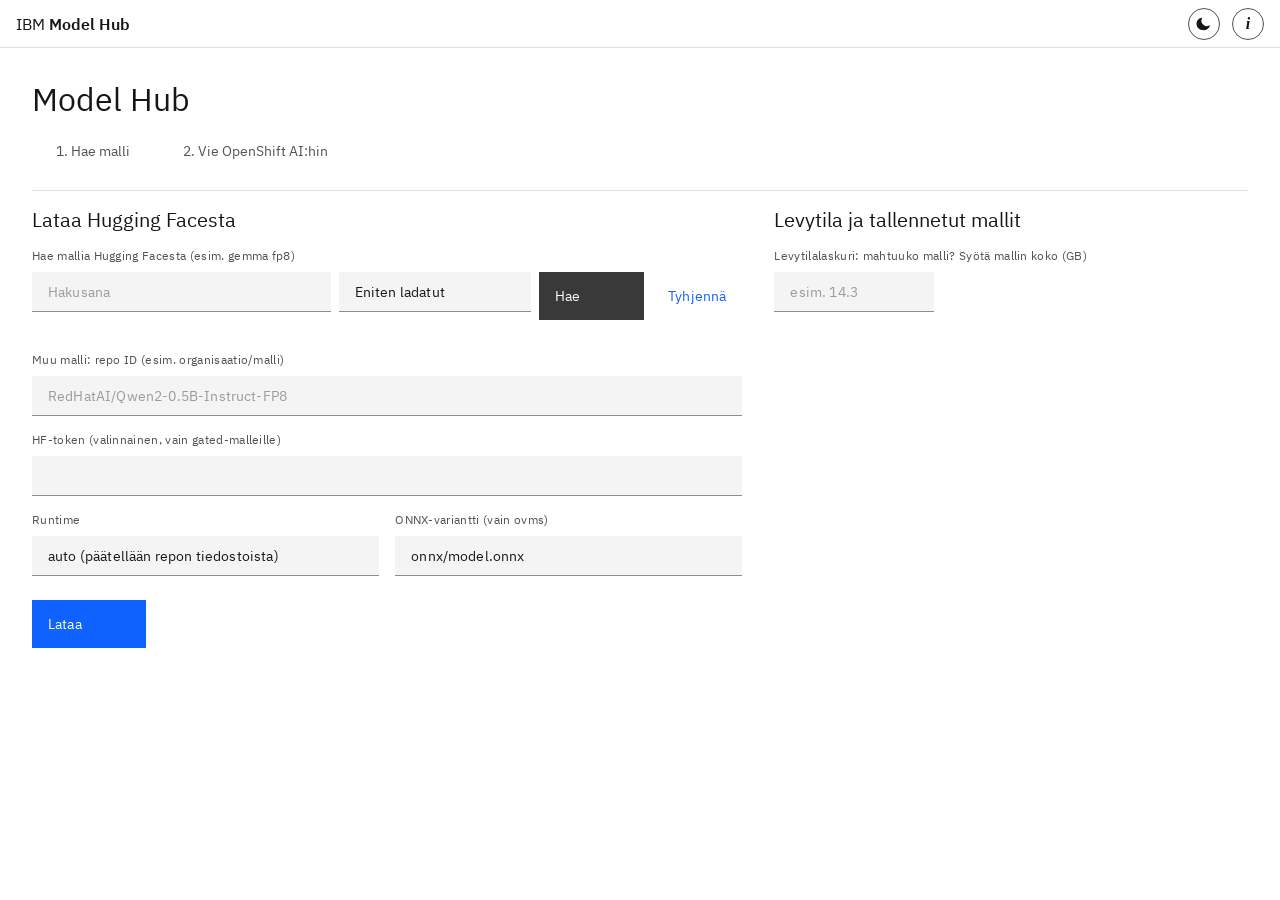
==== static/index.html @ 775077d4 "Suggest per-model PVC name (<model>-pvc) in deploy form" ====
﻿<!DOCTYPE html>
<html lang="fi">
<head>
<meta charset="utf-8">
<meta name="viewport" content="width=device-width, initial-scale=1">
<title>Model Hub</title>
<link rel="stylesheet" href="/static/carbon.css">
<script>(function () { var t = null; try { t = localStorage.getItem("mh-theme"); } catch (e) {} if (t !== "dark" && t !== "light") t = matchMedia("(prefers-color-scheme: dark)").matches ? "dark" : "light"; document.documentElement.dataset.theme = t; })();</script>
<style>
  body { background: var(--cds-background); color: var(--cds-text-primary); font-family: "IBM Plex Sans", system-ui, sans-serif; margin: 0; padding-top: 3rem; }
  main { max-width: none; margin: 0; padding: 2rem 2rem 4rem; }
  .cols { display: grid; grid-template-columns: minmax(0, 3fr) minmax(0, 2fr); gap: 2rem; align-items: start; }
  .cols h2 { margin-top: 1rem; }
  @media (max-width: 1100px) { .cols { grid-template-columns: minmax(0, 1fr); } }
  h1 { font-size: 2rem; font-weight: 400; margin: 0 0 .5rem; }
  h2 { font-size: 1.25rem; font-weight: 400; margin: 2rem 0 1rem; }
  code, pre { font-family: "IBM Plex Mono", Consolas, monospace; }
  code { background: var(--cds-layer-01); padding: 0 .25rem; font-size: .8125rem; }
  pre { background: var(--cds-layer-01); padding: 1rem; font-size: .75rem; max-height: 14rem; overflow: auto; white-space: pre-wrap; margin: 1rem 0 0; }
  .muted { color: var(--cds-text-secondary); font-size: .875rem; }
  .hidden { display: none !important; }
  .row { display: flex; gap: 1rem; flex-wrap: wrap; } .row > div { flex: 1; min-width: 12rem; }
  .cds--form-item, .cds--tile { margin-bottom: 1rem; }
  .cds--tile.item { display: flex; align-items: center; gap: 1rem; margin-bottom: .5rem; }
  .cds--tile.item .info { flex: 1; }
  .cds--inline-notification { max-inline-size: none; min-inline-size: 0; margin: 1rem 0; }
  table.restbl { width: 100%; border-collapse: collapse; font-size: .75rem; margin-bottom: .5rem; }
  table.restbl th { text-align: left; font-weight: 600; padding: .25rem .5rem; background: var(--cds-layer-accent-01, #e0e0e0); white-space: nowrap; }
  table.restbl td { padding: .125rem .5rem; border-bottom: 1px solid var(--cds-border-subtle); white-space: nowrap; }
  table.restbl tr:hover td { background: var(--cds-layer-hover); }
  table.restbl .num { text-align: right; font-variant-numeric: tabular-nums; }
  table.restbl td.nm { max-width: 15rem; overflow: hidden; text-overflow: ellipsis; font-weight: 600; }
  table.restbl td.act { text-align: right; }
  table.restbl .cds--btn--sm { min-block-size: 1.5rem; block-size: 1.5rem; min-inline-size: 0; inline-size: auto; padding: 0 .5rem !important; font-size: .75rem; }
 table.restbl td.act { white-space: nowrap; }
  #searchResults { overflow-x: auto; }
  .cds--tabs { margin-top: 1.5rem; border-bottom: 1px solid var(--cds-border-subtle); }
  .cds--tabs .cds--tab--list { display: flex; }
  .cds--header { display: flex; align-items: center; padding: 0 1rem; }
  .cds--header__name { padding: 0; font-weight: 600; }
  .cds--tabs .cds--tabs__nav-item { background: none; border: 0; border-block-end: 2px solid transparent; cursor: pointer; padding: 0 1.5rem; margin-inline-end: .25rem; min-block-size: 3rem; font: inherit; color: var(--cds-text-secondary); }
  .cds--tabs .cds--tabs__nav-item:hover { background: var(--cds-layer-hover); }
  .cds--tabs .cds--tabs__nav-item--selected { color: var(--cds-text-primary); font-weight: 600; border-block-end-color: var(--cds-border-interactive); }
  .cds--btn { cursor: pointer; }
  .cds--btn--sm { min-block-size: 2rem; block-size: 2rem; padding-block: 0; padding-inline: 1rem; align-items: center; }
  .cds--tile.item .cds--btn--sm { flex: none; }
  ul.steplist { list-style: none; margin: 1rem 0; padding: 0; border: 1px solid var(--cds-border-subtle); }
  ul.steplist li { display: flex; align-items: center; gap: .75rem; padding: .75rem 1rem; border-bottom: 1px solid var(--cds-border-subtle); font-size: .875rem; }
  ul.steplist li:last-child { border-bottom: 0; }
  ul.steplist .nm { flex: 1; }
  ul.steplist .tm { color: var(--cds-text-secondary); font-variant-numeric: tabular-nums; }
  ul.steplist svg { flex: none; }
  ul.steplist .complete svg { fill: var(--cds-support-success); }
  ul.steplist .current svg { fill: var(--cds-interactive); }
  ul.steplist .current .nm { font-weight: 600; }
  ul.steplist .incomplete { color: var(--cds-text-secondary); }
  ul.steplist .incomplete svg { fill: var(--cds-icon-disabled); }
  ul.steplist .error svg { fill: var(--cds-support-error); }
  #dl, #login, #go, #clearDeploy { margin-top: .5rem; }
  .jobbox { margin-top: 1rem; }
  .meta { display: flex; gap: 1.5rem; flex-wrap: wrap; margin-top: .5rem; font-size: .875rem; }
  .meta b { font-weight: 600; }
  .cds--progress { margin: 1rem 0; }
  .cds--progress-step svg { flex: none; }
  .cds--progress-step--error .cds--progress-label, .cds--progress-step--error svg { color: var(--cds-support-error); fill: var(--cds-support-error); }
  .cds--progress-bar { margin: .5rem 0; }
  ol.next, ul.next { padding-left: 1.5rem; margin: .5rem 0; }
  ol.next { list-style: decimal; }
  ul.next { list-style: disc; }
  ol.next li { margin: .4rem 0; }
  .cds--header__name { margin-right: auto; }
  .cds--header { gap: .75rem; }
  #helpBtn, #themeBtn { display: inline-flex; align-items: center; justify-content: center; width: 2rem; height: 2rem; border-radius: 50%; border: 1px solid var(--cds-text-secondary, #525252); background: none; color: var(--cds-text-primary); font: italic 700 1rem/1 "IBM Plex Serif", Georgia, serif; cursor: pointer; padding: 0; }
  #helpBtn:hover, #themeBtn:hover { background: var(--cds-layer-hover); }
  #helpBtn:focus-visible, #themeBtn:focus-visible { outline: 2px solid var(--cds-focus, #0f62fe); outline-offset: 2px; }
  dialog.dlg { width: min(60rem, 94vw); max-height: 88vh; padding: 0; border: 0; background: var(--cds-layer-01, #fff); color: var(--cds-text-primary); box-shadow: 0 2px 6px rgba(0,0,0,.3); }
  dialog.dlg::backdrop { background: rgba(22,22,22,.6); }
  dialog.dlg header { display: flex; align-items: center; justify-content: space-between; padding: 1rem 1.5rem; border-bottom: 1px solid var(--cds-border-subtle); position: sticky; top: 0; background: inherit; }
  dialog.dlg header h2 { margin: 0; }
  .dlgbody { padding: .5rem 1.5rem 2rem; overflow: auto; max-height: calc(88vh - 4.5rem); font-size: .875rem; line-height: 1.5; }
  .dlgbody h3 { font-size: 1.125rem; font-weight: 600; margin: 1.5rem 0 .5rem; }
  .dlgbody h4 { font-size: 1rem; font-weight: 600; margin: 1.25rem 0 .5rem; }
  .dlgbody pre { max-height: none; margin: .5rem 0; }
  .dlgbody ol { list-style: decimal; padding-left: 1.5rem; margin: .5rem 0; }
  .dlgbody li { margin: .25rem 0; }
  .dlgbody p { margin: .5rem 0; }
  .dlgbody table { border-collapse: collapse; width: 100%; margin: .5rem 0; font-size: .8125rem; }
  .dlgbody th, .dlgbody td { text-align: left; vertical-align: top; padding: .375rem .625rem; border-bottom: 1px solid var(--cds-border-subtle); }
  .dlgbody th { background: var(--cds-layer-accent-01, #e0e0e0); }
  details.exportbox { border: 1px solid var(--cds-border-subtle); background: var(--cds-layer-01, #f4f4f4); margin: 1.5rem 0 .5rem; font-size: .875rem; line-height: 1.5; }
  details.exportbox > summary { cursor: pointer; padding: .75rem 1rem; font-weight: 600; list-style: none; }
  details.exportbox > summary::before { content: "\25B8"; display: inline-block; width: 1rem; }
  details.exportbox[open] > summary::before { content: "\25BE"; }
  details.exportbox > summary:focus-visible { outline: 2px solid var(--cds-focus, #0f62fe); outline-offset: -2px; }
  .exportinner { padding: 0 1rem 1rem; }
  .exportinner h3.boxh { font-size: 1rem; font-weight: 600; margin: 1.25rem 0 .5rem; }
  .exportinner p { margin: .5rem 0; }
  svg.flow { width: 100%; height: auto; display: block; margin: .5rem 0; }
  svg.flow text { font-family: inherit; }
  svg.flow .fz { font-size: 13px; font-weight: 600; fill: var(--cds-text-secondary); }
  svg.flow .fn { font-size: 14px; font-weight: 600; fill: #fff; text-anchor: middle; }
  svg.flow .ft { font-size: 15px; font-weight: 600; fill: var(--cds-text-primary); }
  svg.flow .fs { font-size: 12.5px; fill: var(--cds-text-secondary); }
  .exportinner pre { max-height: none; margin: .5rem 0; }
  ul.dlglist { list-style: disc; padding-left: 1.5rem; margin: .5rem 0; }
  ol.dlglist { list-style: decimal; padding-left: 1.5rem; margin: .5rem 0; }
  ol.dlglist li { margin: .25rem 0; }
  html[data-theme="dark"] { color-scheme: dark; --cds-background:#161616;--cds-background-active:rgba(141,141,141,.4);--cds-background-hover:rgba(141,141,141,.16);--cds-background-inverse:#f4f4f4;--cds-background-inverse-hover:#e8e8e8;--cds-background-selected:rgba(141,141,141,.24);--cds-background-selected-hover:rgba(141,141,141,.32);--cds-border-disabled:rgba(141,141,141,.5);--cds-border-interactive:#4589ff;--cds-border-inverse:#f4f4f4;--cds-border-strong-01:#6f6f6f;--cds-border-strong-02:#8d8d8d;--cds-border-strong-03:#a8a8a8;--cds-border-subtle-00:#393939;--cds-border-subtle-01:#525252;--cds-border-subtle-02:#6f6f6f;--cds-border-subtle-03:#6f6f6f;--cds-border-subtle-selected-01:#6f6f6f;--cds-border-subtle-selected-02:#8d8d8d;--cds-border-subtle-selected-03:#8d8d8d;--cds-border-tile-01:#525252;--cds-border-tile-02:#6f6f6f;--cds-border-tile-03:#6f6f6f;--cds-field-01:#262626;--cds-field-02:#393939;--cds-field-03:#525252;--cds-field-hover-01:#333333;--cds-field-hover-02:#474747;--cds-field-hover-03:#636363;--cds-focus:#ffffff;--cds-focus-inset:#161616;--cds-focus-inverse:#0f62fe;--cds-highlight:#002d9c;--cds-icon-disabled:rgba(244,244,244,.25);--cds-icon-interactive:#ffffff;--cds-icon-inverse:#161616;--cds-icon-on-color:#ffffff;--cds-icon-primary:#f4f4f4;--cds-icon-secondary:#c6c6c6;--cds-interactive:#4589ff;--cds-layer-01:#262626;--cds-layer-02:#393939;--cds-layer-03:#525252;--cds-layer-accent-01:#393939;--cds-layer-accent-02:#4c4c4c;--cds-layer-accent-03:#636363;--cds-layer-accent-hover-01:#474747;--cds-layer-accent-hover-02:#5e5e5e;--cds-layer-accent-hover-03:#757575;--cds-layer-accent-active-01:#6f6f6f;--cds-layer-accent-active-02:#6f6f6f;--cds-layer-accent-active-03:#8d8d8d;--cds-layer-active-01:#525252;--cds-layer-active-02:#6f6f6f;--cds-layer-active-03:#8d8d8d;--cds-layer-background-01:#161616;--cds-layer-background-02:#262626;--cds-layer-background-03:#161616;--cds-layer-hover-01:#333333;--cds-layer-hover-02:#474747;--cds-layer-hover-03:#636363;--cds-layer-selected-01:#393939;--cds-layer-selected-02:#525252;--cds-layer-selected-03:#6f6f6f;--cds-layer-selected-disabled:#a8a8a8;--cds-layer-selected-hover-01:#474747;--cds-layer-selected-hover-02:#636363;--cds-layer-selected-hover-03:#757575;--cds-layer-selected-inverse:#f4f4f4;--cds-link-primary:#78a9ff;--cds-link-primary-hover:#a6c8ff;--cds-link-secondary:#a6c8ff;--cds-link-visited:#be95ff;--cds-link-inverse:#0f62fe;--cds-link-inverse-hover:#0043ce;--cds-link-inverse-active:#161616;--cds-link-inverse-visited:#8a3ffc;--cds-overlay:rgba(0,0,0,.7);--cds-shadow:rgba(0,0,0,.8);--cds-skeleton-background:#333333;--cds-skeleton-element:#525252;--cds-support-error:#fa4d56;--cds-support-error-inverse:#da1e28;--cds-support-info:#4589ff;--cds-support-info-inverse:#0043ce;--cds-support-success:#42be65;--cds-support-success-inverse:#24a148;--cds-support-warning:#f1c21b;--cds-support-warning-inverse:#f1c21b;--cds-text-primary:#f4f4f4;--cds-text-secondary:#c6c6c6;--cds-text-helper:#a8a8a8;--cds-text-placeholder:#6f6f6f;--cds-text-error:#ff8389;--cds-text-inverse:#161616;--cds-text-on-color:#ffffff;--cds-text-disabled:rgba(244,244,244,.25);--cds-text-on-color-disabled:#8d8d8d;--cds-toggle-off:#6f6f6f;--cds-button-separator:#161616;--cds-button-primary:#0f62fe;--cds-button-primary-hover:#0050e6;--cds-button-primary-active:#002d9c;--cds-button-secondary:#6f6f6f;--cds-button-secondary-hover:#606060;--cds-button-secondary-active:#393939;--cds-button-tertiary:#ffffff;--cds-button-tertiary-hover:#f4f4f4;--cds-button-tertiary-active:#c6c6c6;--cds-button-danger-primary:#da1e28;--cds-button-danger-secondary:#ff8389;--cds-button-danger-hover:#b81921;--cds-button-danger-active:#750e13;--cds-button-disabled:#525252;--cds-tag-background-red:#750e13;--cds-tag-color-red:#ffd7d9;--cds-tag-hover-red:#a2191f;--cds-tag-background-magenta:#740937;--cds-tag-color-magenta:#ffd6e8;--cds-tag-hover-magenta:#9f1853;--cds-tag-background-purple:#491d8b;--cds-tag-color-purple:#e8daff;--cds-tag-hover-purple:#6929c4;--cds-tag-background-blue:#002d9c;--cds-tag-color-blue:#d0e2ff;--cds-tag-hover-blue:#0043ce;--cds-tag-background-cyan:#003a6d;--cds-tag-color-cyan:#bae6ff;--cds-tag-hover-cyan:#00539a;--cds-tag-background-teal:#004144;--cds-tag-color-teal:#9ef0f0;--cds-tag-hover-teal:#005d5d;--cds-tag-background-green:#044317;--cds-tag-color-green:#a7f0ba;--cds-tag-hover-green:#0e6027;--cds-tag-background-gray:#393939;--cds-tag-color-gray:#f4f4f4;--cds-tag-hover-gray:#4c4c4c;--cds-notification-background-error:#2d0709;--cds-notification-background-success:#022d0d;--cds-notification-background-info:#001141;--cds-notification-background-warning:#302400; }
  html[data-theme="light"] { color-scheme: light; }
  html { background: var(--cds-background); }
  #themeBtn svg { width: 1rem; height: 1rem; fill: currentColor; }
  svg.flow { color: var(--cds-text-primary); }
  svg.flow .fbox { fill: var(--cds-layer-02); stroke: var(--cds-border-strong-01); }
  svg.flow .fzoneA { fill: #edf5ff; stroke: #a6c8ff; }
  svg.flow .fzoneB { fill: #fff1f1; stroke: #ffb3b8; }
  html[data-theme="dark"] svg.flow .fzoneA { fill: #001141; stroke: #0043ce; }
  html[data-theme="dark"] svg.flow .fzoneB { fill: #2d0709; stroke: #a2191f; }
  svg.flow .fline { stroke: var(--cds-text-secondary); }
  svg.flow .farrow { fill: var(--cds-text-secondary); }
  .cmdbox { position: relative; }
  .cmdbox pre { padding-right: 5.5rem; }
  .cmdbox .copybtn { position: absolute; top: .5rem; right: .5rem; min-block-size: 1.75rem; block-size: 1.75rem; padding: 0 .75rem !important; font-size: .75rem; }
</style>
</head>
<body>
<header class="cds--header" aria-label="Model Hub">
  <span class="cds--header__name"><span class="cds--header__name--prefix">IBM&nbsp;</span>Model Hub</span>
  <button id="themeBtn" type="button" title="Vaihda teemaa"></button>
  <button id="helpBtn" type="button" aria-label="Ohje" aria-haspopup="dialog" title="Ohje">i</button>
</header>

<main>
<h1>Model Hub</h1>
<p class="muted" id="infoLine"></p>

<div class="cds--tabs">
  <div class="cds--tab--list" role="tablist">
    <button class="cds--tabs__nav-item" role="tab" data-tab="get">1. Hae malli</button>
    <button class="cds--tabs__nav-item" role="tab" data-tab="deploy">2. Vie OpenShift AI:hin</button>
  </div>
</div>

<section id="get">
 <div class="cols">
  <div>
  <div id="dlSection">
    <h2>Lataa Hugging Facesta</h2>
    <div class="cds--form-item"><label class="cds--label" for="q">Hae mallia Hugging Facesta (esim. gemma fp8)</label>
      <div style="display:flex; gap:.5rem; width:100%">
        <input class="cds--text-input" type="search" id="q" autocomplete="off" placeholder="Hakusana" style="flex:1">
        <select class="cds--select-input" id="sort" style="width:12rem" aria-label="Järjestys">
          <option value="downloads">Eniten ladatut</option>
          <option value="last_modified">Viimeksi päivitetyt</option>
          <option value="created_at">Uusimmat</option>
          <option value="likes">Eniten tykätyt</option></select>
        <button class="cds--btn cds--btn--secondary" id="search">Hae</button>
        <button class="cds--btn cds--btn--ghost" id="clearSearch">Tyhjennä</button></div></div>
    <div id="searchResults" style="margin-bottom:1rem"></div>
    <div class="cds--form-item"><label class="cds--label" for="repo">Muu malli: repo ID (esim. organisaatio/malli)</label>
      <input class="cds--text-input" type="text" id="repo" autocomplete="off" placeholder="RedHatAI/Qwen2-0.5B-Instruct-FP8"></div>
    <div class="cds--form-item"><label class="cds--label" for="hfToken">HF-token (valinnainen, vain gated-malleille)</label>
      <input class="cds--text-input" type="password" id="hfToken" autocomplete="off"></div>
    <div class="row">
      <div class="cds--form-item"><label class="cds--label" for="rtm">Runtime</label>
        <select class="cds--select-input" id="rtm" aria-label="Runtime">
          <option value="auto">auto (päätellään repon tiedostoista)</option>
          <option value="vllm">vllm (LLM, safetensors)</option>
          <option value="ovms">ovms (ONNX / OpenVINO)</option></select></div>
      <div class="cds--form-item"><label class="cds--label" for="variant">ONNX-variantti (vain ovms)</label>
        <input class="cds--text-input" type="text" id="variant" autocomplete="off" value="onnx/model.onnx"></div>
    </div>
    <button class="cds--btn cds--btn--primary" id="dl">Lataa</button>
    <div id="dlStatus" class="jobbox"></div>
  </div>
  <div id="offlineNote" class="cds--inline-notification cds--inline-notification--info hidden"><div class="cds--inline-notification__details"><div class="cds--inline-notification__text-wrapper"><div class="cds--inline-notification__subtitle" id="offlineText"></div></div></div></div>

  </div>
  <div>
  <h2>Levytila ja tallennetut mallit</h2>
  <div id="diskBox"></div>
  <div class="cds--form-item"><label class="cds--label" for="calcGb">Levytilalaskuri: mahtuuko malli? Syötä mallin koko (GB)</label>
    <div style="display:flex; gap:.5rem; align-items:center; flex-wrap:wrap">
      <input class="cds--text-input" type="number" min="0" step="0.1" id="calcGb" placeholder="esim. 14.3" style="width:10rem">
      <span id="calcOut" class="muted"></span></div></div>
  <div id="storeList"></div>
  <div id="storeMsg"></div>
  </div>
 </div>
</section>

<section id="deploy" class="hidden">
  <details class="exportbox" id="exportBox">
    <summary>Vie air-gappediin: export, siirto ja käyttöönotto</summary>
    <div class="exportinner">
    <svg class="flow" viewBox="0 0 1406 230" role="img" aria-label="Vaiheet: 1 hae mallit Model Hubiin, 2 vie Model Hub, 3 kopioi tikulle, 4 kopioi air-gapped-koneelle ja lataa, 5 käynnistä Model Hub, 6 vie malli OpenShift AI:hin, 7 deploy model OpenShift AI:ssa, 8 testaa malli notebookilla"><defs><marker id="arr" viewBox="0 0 10 10" refX="9" refY="5" markerWidth="7" markerHeight="7" orient="auto"><path class="farrow" d="M0 0L10 5L0 10z"/></marker></defs><rect x="4" y="8" width="342" height="214" class="fzoneA"/><text x="16" y="28" class="fz">Internet-kone</text><rect x="532" y="8" width="870" height="214" class="fzoneB"/><text x="544" y="28" class="fz">Air-gapped-ympäristö</text><g class="fline" stroke-width="2" marker-end="url(#arr)"><line x1="164" y1="120" x2="186" y2="120"/><line x1="340" y1="120" x2="362" y2="120"/><line x1="516" y1="120" x2="538" y2="120"/><line x1="692" y1="120" x2="714" y2="120"/><line x1="868" y1="120" x2="890" y2="120"/><line x1="1044" y1="120" x2="1066" y2="120"/><line x1="1220" y1="120" x2="1242" y2="120"/></g><g transform="translate(12,45)"><rect class="fbox" width="150" height="165"/><circle cx="22" cy="22" r="13" fill="#0f62fe"/><text x="22" y="27" class="fn">1</text><g transform="translate(52,40)" fill="none" stroke="currentColor" stroke-width="2"><circle cx="19" cy="19" r="15"/><path d="M30 30L44 44" stroke-width="3"/></g><text x="75" y="115" class="ft" text-anchor="middle">Hae mallit</text><text x="75" y="133" class="fs" text-anchor="middle">Model Hubiin</text><text x="75" y="149" class="fs" text-anchor="middle">Hugging Facesta</text></g><g transform="translate(188,45)"><rect class="fbox" width="150" height="165"/><circle cx="22" cy="22" r="13" fill="#0f62fe"/><text x="22" y="27" class="fn">2</text><g transform="translate(55,40)" fill="none" stroke="currentColor" stroke-width="2"><path d="M20 0L40 10V32L20 42L0 32V10Z"/><path d="M0 10L20 20L40 10M20 20V42"/></g><text x="75" y="115" class="ft" text-anchor="middle">Vie Model Hub</text><text x="75" y="133" class="fs" text-anchor="middle">kontti + mallit</text><text x="75" y="149" class="fs" text-anchor="middle">→ .tar.gz</text></g><g transform="translate(364,45)"><rect class="fbox" width="150" height="165"/><circle cx="22" cy="22" r="13" fill="#0f62fe"/><text x="22" y="27" class="fn">3</text><g transform="translate(40,48)" fill="none" stroke="currentColor" stroke-width="2"><rect x="0" y="9" width="48" height="22" rx="2"/><rect x="48" y="14" width="14" height="12" fill="currentColor"/><rect x="8" y="15" width="10" height="10" fill="currentColor"/></g><text x="75" y="115" class="ft" text-anchor="middle">Kopioi tikulle</text><text x="75" y="133" class="fs" text-anchor="middle">arkisto, .sha256,</text><text x="75" y="149" class="fs" text-anchor="middle">start.sh</text></g><g transform="translate(540,45)"><rect class="fbox" width="150" height="165"/><circle cx="22" cy="22" r="13" fill="#0f62fe"/><text x="22" y="27" class="fn">4</text><g transform="translate(47,40)" fill="none" stroke="currentColor" stroke-width="2"><rect x="0" y="0" width="56" height="36" rx="2"/><path d="M20 46H36M28 36V46"/><path d="M28 8V26M20 19L28 27L36 19"/></g><text x="75" y="115" class="ft" text-anchor="middle">Kopioi koneelle</text><text x="75" y="133" class="fs" text-anchor="middle">tarkista summa,</text><text x="75" y="149" class="fs" text-anchor="middle">docker load</text></g><g transform="translate(716,45)"><rect class="fbox" width="150" height="165"/><circle cx="22" cy="22" r="13" fill="#0f62fe"/><text x="22" y="27" class="fn">5</text><g transform="translate(52,38)" fill="none" stroke="currentColor" stroke-width="2"><circle cx="23" cy="23" r="22"/><path d="M17 13L35 23L17 33Z" fill="currentColor"/></g><text x="75" y="115" class="ft" text-anchor="middle">Käynnistä</text><text x="75" y="133" class="fs" text-anchor="middle">Model Hub</text><text x="75" y="149" class="fs" text-anchor="middle">127.0.0.1:8767</text></g><g transform="translate(892,45)"><rect class="fbox" width="150" height="165"/><circle cx="22" cy="22" r="13" fill="#0f62fe"/><text x="22" y="27" class="fn">6</text><g transform="translate(52,38)" fill="none" stroke="currentColor" stroke-width="2"><ellipse cx="23" cy="8" rx="20" ry="7"/><path d="M3 8V36C3 44 43 44 43 36V8"/><path d="M3 22C3 30 43 30 43 22"/></g><text x="75" y="115" class="ft" text-anchor="middle">Vie OpenShift AI:hin</text><text x="75" y="133" class="fs" text-anchor="middle">kirjaudu, valitse malli,</text><text x="75" y="149" class="fs" text-anchor="middle">kopioi PVC:lle</text></g><g transform="translate(1068,45)"><rect class="fbox" width="150" height="165"/><circle cx="22" cy="22" r="13" fill="#0f62fe"/><text x="22" y="27" class="fn">7</text><g transform="translate(50,38)" fill="none" stroke="currentColor" stroke-width="2"><path d="M4 2H46V34H22L10 46V34H4Z"/><path d="M15 18L22 25L35 11" stroke-width="3"/></g><text x="75" y="115" class="ft" text-anchor="middle">Deploy Model</text><text x="75" y="133" class="fs" text-anchor="middle">OpenShift AI:ssa</text><text x="75" y="149" class="fs" text-anchor="middle">(vLLM / OVMS)</text></g><g transform="translate(1244,45)"><rect class="fbox" width="150" height="165"/><circle cx="22" cy="22" r="13" fill="#0f62fe"/><text x="22" y="27" class="fn">8</text><g transform="translate(48,36)" fill="none" stroke="currentColor" stroke-width="2"><rect x="4" y="0" width="44" height="52" rx="2"/><path d="M12 14H40M12 24H40M12 34H28" stroke-width="2"/><path d="M34 40L44 46L34 52Z" fill="currentColor"/></g><text x="75" y="115" class="ft" text-anchor="middle">Testaa malli</text><text x="75" y="133" class="fs" text-anchor="middle">notebook workbenchissa</text><text x="75" y="149" class="fs" text-anchor="middle">(osai_model_test)</text></g></svg>
    <p class="muted">Vaiheiden ohjeet ja kopioitavat komennot ovat alla samoilla numeroilla.</p>
<p id="exportSummary" class="muted"></p>
    <h3 class="boxh">1. Hae mallit Model Hubiin</h3>
    <p>Välilehti <strong>1. Hae malli</strong>: hae malli Hugging Facesta ja lataa se kontin <code>/models</code>-kansioon. Toista kaikille malleille, jotka tarvitset air-gapped-päässä.</p>
    <h3 class="boxh">2. Vie Model Hub: aja komento kontin ulkopuolella</h3>
    <p>Kontti ei voi paketoida itseään, joten komento ajetaan <strong>isäntäkoneen terminaalissa</strong> kansiossa <code>model_hub</code>, ei tässä sovelluksessa. Lataukset ja kopioinnit kannattaa antaa valmistua ensin.</p>
    <p><strong>Bash</strong> (Linux, macOS, Git Bash, WSL):</p>
    <div class="cmdbox"><pre>./export.sh</pre><button class="cds--btn cds--btn--ghost cds--btn--sm copybtn" type="button">Kopioi</button></div>
    <p><strong>Windows PowerShell:</strong></p>
    <div class="cmdbox"><pre>powershell.exe -ExecutionPolicy Bypass -File ./export_with_models.ps1</pre><button class="cds--btn cds--btn--ghost cds--btn--sm copybtn" type="button">Kopioi</button></div>
    <p>Nopeampi (ei pakkausta, malliarkisto ei pakkaudu juuri): lisää loppuun <code>--no-compress</code> (PowerShell: <code>-NoCompress</code>).</p>
    <h3 class="boxh">2b. Jos skriptejä ei ole saatavilla</h3>
    <p>Sama käsin (kontin nimi <code>model-hub</code>):</p>
    <div class="cmdbox"><pre>docker commit --change "ENV MODEL_HUB_OFFLINE=1" model-hub model-hub:airgap
mkdir -p dist
docker save model-hub:airgap | gzip > dist/model-hub-with-models.tar.gz
cd dist && sha256sum model-hub-with-models.tar.gz > model-hub-with-models.tar.gz.sha256</pre><button class="cds--btn cds--btn--ghost cds--btn--sm copybtn" type="button">Kopioi</button></div>
    <h3 class="boxh">3. Kopioi tikulle</h3>
    <ul class="dlglist">
      <li><code>dist/model-hub-with-models.tar.gz</code> ja <code>dist/model-hub-with-models.tar.gz.sha256</code> (pakolliset)</li>
      <li><code>start.sh</code> kansiosta <code>model_hub</code> (suositus)</li>
    </ul>
    <p>Tikku: exFAT tai NTFS (FAT32 ei salli yli 4 GB:n tiedostoja). Vapaata tilaa tarvitaan vähintään arkiston koko.</p>
    <p class="muted"><strong>Varoitus:</strong> älä poista konttia (<code>docker rm</code>) ennen kuin siirto on varmistettu. Se poistaa myös mallit.</p>

    <h3 class="boxh">Vaihe 2: air-gapped-kone</h3>
    <p>Koneella tarvitaan Docker tai Podman sekä verkkoyhteys OpenShift-klusterin API:in (<code>oc</code> on kontin sisällä).</p>
    <h3 class="boxh">4. Kopioi tikulta, tarkista ja lataa</h3>
    <p>Kopioi tikun tiedostot omaan kansioon (esim. <code>~/model-hub-siirto</code>; vapaata tilaa arkiston koko kertaa kaksi). Tarkista summa ja lataa image:</p>
    <div class="cmdbox"><pre>cd ~/model-hub-siirto
sha256sum -c model-hub-with-models.tar.gz.sha256   # pitää tulostaa: OK
docker load -i model-hub-with-models.tar.gz        # podman load -i ...
docker images | grep model-hub                      # näyttää model-hub:airgap</pre><button class="cds--btn cds--btn--ghost cds--btn--sm copybtn" type="button">Kopioi</button></div>
    <p>Windows PowerShell: <code>(Get-FileHash model-hub-with-models.tar.gz -Algorithm SHA256).Hash.ToLower()</code>, vertaa <code>.sha256</code>-tiedostoon. Latauksen jälkeen <code>.tar.gz</code> voi poistaa.</p>
    <h3 class="boxh">5. Käynnistä Model Hub</h3>
    <div class="cmdbox"><pre>MODEL_HUB_IMAGE=model-hub:airgap bash ./start.sh</pre><button class="cds--btn cds--btn--ghost cds--btn--sm copybtn" type="button">Kopioi</button></div>
    <p>Ilman skriptiä:</p>
    <div class="cmdbox"><pre>docker run -d --name model-hub --restart unless-stopped -p 127.0.0.1:8767:8767 \
  model-hub:airgap</pre><button class="cds--btn cds--btn--ghost cds--btn--sm copybtn" type="button">Kopioi</button></div>
    <p>Avaa sitten selaimessa <code>http://127.0.0.1:8767</code>. Mitään osoitetta ei tarvitse antaa käynnistyksessä: apupodin image ja projekti annetaan vasta vaiheessa 6.</p>
    <h3 class="boxh">6. Vie malli OpenShift AI:hin</h3>
    <ol class="dlglist">
      <li>Tässä välilehdessä: liitä <em>Copy login command</em> ja paina <strong>Kirjaudu</strong>.</li>
      <li>Valitse malli, <strong>projekti</strong>, PVC:n nimi ja koko.</li>
      <li>Täytä <strong>Apupodin image</strong> -kenttä (ks. alla).</li>
      <li>Paina <strong>Kopioi malli PVC:lle</strong> ja seuraa etenemistä.</li>
    </ol>
    <p><strong>Apupodin image:</strong> kopioinnin ajaksi klusteriin käynnistyy pieni apupodi (UBI9-image, jossa on <code>tar</code>). Air-gapped-klusteri ei pääse internetiin, joten kentässä pitää olla image, jonka <strong>klusteri</strong> voi hakea omasta rekisteristään. Kirjoita kenttään jokin näistä:</p>
    <ul class="dlglist">
      <li>Klusterin sisäinen rekisteri: <code>image-registry.openshift-image-registry.svc:5000/&lt;projekti&gt;/ubi9:latest</code>, missä <code>&lt;projekti&gt;</code> on sama projekti kuin yllä olevassa Projekti-kentässä. Edellyttää, että UBI9 on tuotu sinne.</li>
      <li>Yrityksen peilirekisteri: esim. <code>quay.mycorp.local/mirror/ubi9/ubi:latest</code> (kysy osoite ylläpidolta).</li>
      <li>Klusteri pääsee internetiin: jätä oletus <code>registry.access.redhat.com/ubi9/ubi:latest</code>.</li>
    </ul>
    <p>Jos sopivaa imagea ei ole klusterissa, tuo se ensin: katso (i)-ohjeen kohta <em>Loader-image</em>.</p>
    <h3 class="boxh">7. Deploy Model OpenShift AI:ssa</h3>
    <p>Tee deployment OpenShift AI:n konsolissa sovelluksen näyttämien ohjeiden mukaan: <em>Models → Deploy model</em>, Cluster storage (PVC) ja runtime (vLLM tai OpenVINO Model Server).</p>
    <h3 class="boxh">8. Testaa malli: notebook OpenShift AI:n workbenchissa</h3>
    <p>Kun malli on tilassa <strong>Started</strong>, voit testata sen notebookilla (OVMS/ONNX, vLLM-chat, embeddings).</p>
    <p><a class="cds--btn cds--btn--tertiary cds--btn--sm" href="/static/osai_model_test.ipynb" download="osai_model_test.ipynb">Lataa osai_model_test.ipynb</a></p>
    <ol class="dlglist">
      <li>Tallenna tiedosto koneellesi (nappi yllä).</li>
      <li>OpenShift AI → <strong>Projects</strong> → oma projekti → <strong>Workbenches</strong> → <strong>Create workbench</strong> (esim. image Minimal Python / Jupyter). Odota tilaa <strong>Running</strong> ja avaa <strong>Open</strong>.</li>
      <li>JupyterLabissa: vasemman reunan tiedostoselaimessa <strong>Upload</strong> (nuoli ylös) → valitse <code>osai_model_test.ipynb</code> → avaa tuplaklikkaamalla.</li>
      <li>Kopioi mallin osoite: <strong>Models</strong> (Deployments) → malli → <strong>Inference endpoint</strong> (external, ilman polkua lopussa). Jos kyse on klusterin sisäisestä osoitteesta, workbench voi käyttää sitäkin.</li>
      <li>Notebookin osio <strong>1. Asetukset</strong>: aseta <code>ENDPOINT</code> ja <code>MODEL_NAME</code> (deploymentin nimi). Token kysytään ajettaessa (OpenShift AI → deployment → <em>Token authentication</em>); jos autentikointi ei ole päällä, paina Enter.</li>
      <li>Aja ensin <strong>osio 2 (diagnostiikka)</strong>: se tunnistaa runtimen (<code>ovms</code>/<code>vllm</code>). Sen jälkeen aja mallityyppiin sopiva osio: <strong>3</strong> ONNX/OpenVINO, <strong>4</strong> LLM (vLLM), <strong>5</strong> embedding.</li>
    </ol>
    <p class="muted">Air-gapped: osio 3c hakee tietoja Hugging Facesta (<code>HF_REPO = None</code> ohittaa sen) ja ensimmäinen solu tekee <code>%pip install</code>, joten tarvittavat paketit (<code>requests numpy pillow</code>) pitää olla workbenchin imagessa tai omassa PyPI-peilissä. Embedding <code>ovms_v2</code> tarvitsee lisäksi <code>transformers</code> ja tokenizerin (<code>EMBED_HF_REPO</code>).</p>
    </div>
  </details>

  <h2>Kirjaudu</h2>
  <div id="loggedOut">
    <div class="cds--form-item"><label class="cds--label" for="cmd">Liitä oc login -komento (OpenShift-konsolin "Copy login command")</label>
      <textarea class="cds--text-area" id="cmd" rows="2" placeholder="oc login --token=sha256~... --server=https://api.example.com:6443" autocomplete="off"></textarea></div>
    <button class="cds--btn cds--btn--primary" id="login">Kirjaudu</button>
  </div>
  <div id="loggedIn" class="hidden">
    <span class="cds--tag cds--tag--green">Kirjautunut</span>
    <code id="who"></code> @ <code id="srv"></code>
    <button class="cds--btn cds--btn--ghost cds--btn--sm" id="logout">Kirjaa ulos</button>
  </div>
  <div id="loginMsg" class="muted" style="color: var(--cds-support-error)"></div>

  <div id="deploySection" class="hidden">
    <h2>Malli ja kohde</h2>
    <div class="cds--form-item"><label class="cds--label" for="model">Malli</label>
      <div class="cds--select"><div class="cds--select-input__wrapper"><select class="cds--select-input" id="model" autocomplete="off"></select></div></div>
      <div class="muted" id="modelsDir"></div></div>
    <div class="row">
      <div class="cds--form-item"><label class="cds--label" for="ns">Projekti (namespace)</label><input class="cds--text-input" type="text" id="ns" autocomplete="off" placeholder="llm"></div>
      <div class="cds--form-item"><label class="cds--label" for="pvc">PVC:n nimi</label><input class="cds--text-input" type="text" id="pvc" autocomplete="off" value="model-storage"><div class="muted">Oletus: oma PVC jokaiselle mallille (RWO-levy voi olla kiinni vain yhdellä nodella kerrallaan). Voit kirjoittaa saman nimen usealle mallille, jos haluat jakaa PVC:n.</div></div>
      <div class="cds--form-item"><label class="cds--label" for="size">PVC:n koko (Gi)</label><input class="cds--text-input" type="number" id="size" autocomplete="off" min="1" max="2000" value="5"></div>
    </div>
    <div class="row">
      <div class="cds--form-item"><label class="cds--label" for="sc">Storage class (tyhjä = oletus)</label><input class="cds--text-input" type="text" id="sc" autocomplete="off"></div>
      <div class="cds--form-item"><label class="cds--label" for="img">Apupodin image (air-gapped: oma rekisteri, jossa tar)</label><input class="cds--text-input" type="text" id="img" autocomplete="off"></div>
    </div>
    <p class="muted" id="pathHint"></p>
    <div class="cds--form-item cds--checkbox-wrapper"><input class="cds--checkbox" type="checkbox" id="mkns">
      <label class="cds--checkbox-label" for="mkns"><span class="cds--checkbox-label-text">Luo projekti, jos sitä ei ole</span></label></div>
    <div class="cds--form-item cds--checkbox-wrapper"><input class="cds--checkbox" type="checkbox" id="root">
      <label class="cds--checkbox-label" for="root"><span class="cds--checkbox-label-text">Aja apupodi rootina (vain jos kirjoitus PVC:lle epäonnistuu "Permission denied"; vaatii anyuid-oikeuden)</span></label></div>
    <div class="cds--form-item cds--checkbox-wrapper"><input class="cds--checkbox" type="checkbox" id="ovw">
      <label class="cds--checkbox-label" for="ovw"><span class="cds--checkbox-label-text">Korvaa olemassa oleva malli PVC:llä (vLLM; OVMS luo aina uuden version)</span></label></div>
    <button class="cds--btn cds--btn--primary" id="go">Kopioi malli PVC:lle</button>
    <button class="cds--btn cds--btn--ghost" id="clearDeploy">Tyhjennä</button>
  </div>

  <div id="progress" class="hidden">
    <h2>Eteneminen</h2>
    <div id="copyBar"></div>
    <ul class="steplist" id="steps"></ul>
    <div id="msg"></div>
    <pre id="log"></pre>
  </div>
  <div id="next" class="cds--tile hidden"></div>
</section>
</main>

<dialog id="helpDlg" class="dlg" aria-labelledby="helpTitle">
  <header><h2 id="helpTitle">Ohje: internetistä air-gappediin</h2>
    <button class="cds--btn cds--btn--ghost cds--btn--sm" id="helpClose" type="button">Sulje</button></header>
  <div id="helpBody" class="dlgbody"><span class="muted">Ladataan...</span></div>
</dialog>

<script>
const $ = id => document.getElementById(id);
const esc = s => { const d = document.createElement("div"); d.textContent = s ?? ""; return d.innerHTML; };
const gb = b => b >= 1e9 ? (b/1e9).toFixed(2) + " GB" : (b/1e6).toFixed(1) + " MB";
const JSON_HDR = { "Content-Type": "application/json" };
let models = [], info = {}, timers = {};

/** Format seconds as m:ss or h:mm:ss ("–" when unknown). */
function fmtT(s) {
  if (s == null || !isFinite(s)) return "–";
  s = Math.max(0, Math.round(s));
  const h = Math.floor(s / 3600), m = Math.floor(s % 3600 / 60), sec = s % 60;
  return (h ? h + ":" + String(m).padStart(2, "0") : m) + ":" + String(sec).padStart(2, "0");
}
/** Estimated seconds left from done/total over elapsed time (null if too early). */
function eta(done, total, elapsed) {
  if (!elapsed || elapsed < 3 || !done || done >= total) return null;
  return (total - done) / (done / elapsed);
}
/** Carbon progress bar markup; `kind` is "" | "finished" | "error" | "indeterminate". */
function bar(label, pct, helper, kind) {
  pct = Math.max(0, Math.min(100, pct || 0));
  const cls = kind ? ` cds--progress-bar--${kind}` : "";
  return `<div class="cds--progress-bar${cls}">
    <div class="cds--progress-bar__label"><span class="cds--progress-bar__label-text">${label}</span></div>
    <div class="cds--progress-bar__track" role="progressbar" aria-valuenow="${pct}" aria-valuemin="0" aria-valuemax="100">
      <div class="cds--progress-bar__bar" style="transform: scaleX(${kind === "indeterminate" ? 1 : pct / 100})"></div></div>
    <div class="cds--progress-bar__helper-text">${helper}</div></div>`;
}
function notify(kind, text) {
  return `<div class="cds--inline-notification cds--inline-notification--${kind}"><div class="cds--inline-notification__details"><div class="cds--inline-notification__text-wrapper"><div class="cds--inline-notification__subtitle">${esc(text)}</div></div></div></div>`;
}
const SVG = {
  complete: '<svg width="16" height="16" viewBox="0 0 32 32"><path d="M16 2a14 14 0 1 0 14 14A14 14 0 0 0 16 2Zm-2 19.59-5-5L10.59 15 14 18.41 21.41 11l1.596 1.586Z"/></svg>',
  current: '<svg width="16" height="16" viewBox="0 0 32 32"><path d="M16 2a14 14 0 1 0 14 14A14 14 0 0 0 16 2Zm0 26a12 12 0 1 1 12-12 12 12 0 0 1-12 12Z"/><path d="M16 8a8 8 0 1 0 8 8 8 8 0 0 0-8-8Z"/></svg>',
  incomplete: '<svg width="16" height="16" viewBox="0 0 32 32"><path d="M16 2a14 14 0 1 0 14 14A14 14 0 0 0 16 2Zm0 26a12 12 0 1 1 12-12 12 12 0 0 1-12 12Z"/></svg>',
  error: '<svg width="16" height="16" viewBox="0 0 32 32"><path d="M16 2a14 14 0 1 0 14 14A14 14 0 0 0 16 2Zm5.4 18L20 21.4l-4-4-4 4L10.6 20l4-4-4-4L12 10.6l4 4 4-4L21.4 12l-4 4Z"/></svg>',
};
const STEP_CLS = { done: "complete", running: "current", pending: "incomplete", error: "error" };

async function api(path, opts) {
  const r = await fetch(path, opts);
  const body = await r.json().catch(() => ({}));
  if (!r.ok) throw new Error(typeof body.detail === "string" ? body.detail : "Pyyntö epäonnistui");
  return body;
}
const post = (path, data) => api(path, { method: "POST", headers: JSON_HDR, body: JSON.stringify(data ?? {}) });

function poll(key, url, render, onDone) {
  clearInterval(timers[key]);
  const tick = async () => {
    let s;
    try { s = await api(url); } catch { clearInterval(timers[key]); return; }
    render(s);
    if (s.state !== "running") { clearInterval(timers[key]); onDone && onDone(s); }
  };
  tick(); timers[key] = setInterval(tick, 1000);
}

/* ---- tabs ---- */
function showTab(name) {
  for (const t of ["get", "deploy"]) $(t).classList.toggle("hidden", t !== name);
  document.querySelectorAll("[data-tab]").forEach(b => b.classList.toggle("cds--tabs__nav-item--selected", b.dataset.tab === name));
  if (name === "deploy") loadModels();
}
document.querySelectorAll("[data-tab]").forEach(b => b.onclick = () => showTab(b.dataset.tab));

/* ---- info ---- */
async function loadInfo() {
  info = await api("/api/info");
  $("img").value = info.loader_image;
  const oc = info.oc ? `oc ${info.oc_version || ""} (${info.oc_bundled ? "mukana paketissa" : "järjestelmästä"})` : "oc: EI LÖYDY";
  $("infoLine").innerHTML = `Mallikansio: <code>${esc(info.models_dir)}</code> &middot; ${esc(oc)} &middot; ${info.download_enabled ? "lataus päällä" : "offline-tila"}`;
  $("offlineNote").classList.toggle("hidden", info.download_enabled);
  if (!info.download_enabled) {
    $("offlineText").textContent = info.offline
      ? "Offline-tila: lataus Hugging Facesta on pois käytöstä. (Käynnistä start.bat ilman offline-parametria ottaaksesi latauksen käyttöön.)"
      : "Paketti huggingface_hub ei ole asennettu: lataus on pois käytöstä. Asenna pip install -r requirements-online.txt.";
  }
  if (!info.oc) $("loginMsg").textContent = "oc-työkalua ei löydy. Kopioi oc kansioon tools/ tai aseta OC_BIN.";
  showTab("get");
  ["q", "sort", "search", "clearSearch", "repo", "hfToken", "dl"].forEach(id => { $(id).disabled = !info.download_enabled; });
}

/* ---- download ---- */

let searchState = { q: "", sort: "downloads", page: 0 };

/** Search Hugging Face (10 hits/page) and list them; "Valitse" fills the repo field (download with the Lataa button). */
async function searchModels(page = 0, fresh = true) {
  if (fresh) searchState = { q: $("q").value.trim(), sort: $("sort").value, page: 0 };
  if (searchState.q.length < 2) return;
  searchState.page = page;
  $("searchResults").innerHTML = '<span class="muted">Haetaan...</span>';
  try {
    const d = await api(`/api/search?q=${encodeURIComponent(searchState.q)}&sort=${searchState.sort}&page=${page}`);
    const n = v => v.toLocaleString("fi-FI");
    const rows = `<table class="restbl"><thead><tr><th>Malli</th><th>Tehtävä</th><th class="num">Koko</th>
      <th class="num">Lataukset</th><th class="num">Tykkäykset</th><th>Luotu</th><th>Päivitetty</th><th></th></tr></thead><tbody>`
      + d.items.map(h => `<tr><td class="nm" title="${esc(h.repo_id)}">${esc(h.repo_id)}</td><td>${esc(h.task || "–")}</td>
      <td class="num">${h.size_bytes ? gb(h.size_bytes) : "–"}</td><td class="num">${n(h.downloads)}</td><td class="num">${n(h.likes)}</td>
      <td>${esc(h.created || "–")}</td><td>${esc(h.modified || "–")}</td>
      <td class="act"><button class="cds--btn cds--btn--ghost cds--btn--sm" data-pick="${esc(h.repo_id)}">Valitse</button></td></tr>`).join("")
      + "</tbody></table>";
    const pager = (d.page > 0 || d.has_next) ? `<div style="display:flex; gap:.5rem; align-items:center; margin:.5rem 0">
      <button class="cds--btn cds--btn--tertiary cds--btn--sm" id="pgPrev" ${d.page > 0 ? "" : "disabled"}>‹ Edellinen</button>
      <span class="muted">Sivu ${d.page + 1}</span>
      <button class="cds--btn cds--btn--tertiary cds--btn--sm" id="pgNext" ${d.has_next ? "" : "disabled"}>Seuraava ›</button></div>` : "";
    $("searchResults").innerHTML = d.items.length ? rows + pager : '<span class="muted">Ei tuloksia.</span>';
    document.querySelectorAll("#searchResults [data-pick]").forEach(b => b.onclick = () => { $("repo").value = b.dataset.pick; });
    if ($("pgPrev")) $("pgPrev").onclick = () => searchModels(d.page - 1, false);
    if ($("pgNext")) $("pgNext").onclick = () => searchModels(d.page + 1, false);
  } catch (e) { $("searchResults").innerHTML = notify("error", e.message); }
}

/** Clear the search box and the result list. */
function clearSearch() {
  $("q").value = "";
  $("searchResults").innerHTML = "";
  searchState = { q: "", sort: "downloads", page: 0 };
}

async function startDownload(repo, overwrite) {
  const body = { repo_id: repo, runtime: $("rtm").value, variant: $("variant").value.trim() || "onnx/model.onnx" };
  if (overwrite) body.overwrite = true;
  if ($("hfToken").value) body.token = $("hfToken").value;
  try {
    const j = await post("/api/downloads", body);
    poll("dl", "/api/downloads/" + j.id, renderDownload, () => { loadModels(); loadStorage(); });
  } catch (e) {
    if (!overwrite && e.message.includes("(overwrite)") && confirm(e.message.replace(" Vahvista ylikirjoitus (overwrite).", "") + "\nKorvataanko olemassa oleva kansio?")) {
      return startDownload(repo, true);
    }
    $("dlStatus").innerHTML = notify("error", e.message);
  }
}

/** Ask the server to stop the running download and delete its partial files. */
async function cancelDownload(id) {
  if (!confirm("Keskeytetäänkö lataus? Keskeneräiset tiedostot poistetaan.")) return;
  $("cancelDl").disabled = true;
  try { await post(`/api/downloads/${id}/cancel`); } catch (e) { $("dlStatus").innerHTML = notify("error", e.message); }
}

function renderDownload(s) {
  const title = esc(s.repo_id);
  const speed = s.elapsed_s > 1 ? s.downloaded_bytes / s.elapsed_s : 0;
  const rtInfo = s.runtime ? `<div class="muted">Runtime: <b>${esc(s.runtime)}</b> &middot; ${esc(s.reason)}<br>Tiedostot: ${s.files.map(esc).join(", ")}</div>` : "";
  const meta = `<div class="meta"><span>Kulunut: <b>${fmtT(s.elapsed_s)}</b></span>`;
  if (s.state === "running") {
    const pct = s.total_bytes ? Math.round(100 * s.downloaded_bytes / s.total_bytes) : 0;
    const left = eta(s.downloaded_bytes, s.total_bytes, s.elapsed_s);
    $("dlStatus").innerHTML = bar(title, pct, `${gb(s.downloaded_bytes)} / ${gb(s.total_bytes)} (${pct}%)`)
      + meta + `<span>Nopeus: <b>${speed ? gb(speed) + "/s" : "–"}</b></span><span>Arvio jäljellä: <b>${fmtT(left)}</b></span></div>`
      + rtInfo + `<button class="cds--btn cds--btn--danger--tertiary cds--btn--sm" id="cancelDl" style="margin-top:.5rem">Keskeytä lataus</button>`;
    $("cancelDl").onclick = () => cancelDownload(s.id);
  } else if (s.state === "cancelled") {
    $("dlStatus").innerHTML = notify("info", `${s.repo_id}: ${s.message}`);
  } else if (s.state === "done") {
    $("dlStatus").innerHTML = bar(title, 100, "Valmis", "finished") + meta + "</div>"
      + rtInfo + `<div class="muted">Kansio: <code>${esc(s.path)}</code></div>`;
  } else {
    $("dlStatus").innerHTML = bar(title, 0, esc(s.message || "Virhe"), "error") + meta + "</div>";
  }
}
$("dl").onclick = () => { const v = $("repo").value.trim(); if (v) startDownload(v); };
$("search").onclick = () => searchModels();
$("clearSearch").onclick = clearSearch;
$("q").onkeydown = e => { if (e.key === "Enter") searchModels(); };

/* ---- storage ---- */
let storage = { free: 0 };

/** Load disk usage and stored models, then render them. */
async function loadStorage() {
  storage = await api("/api/storage");
  const pct = storage.total ? Math.round(100 * storage.used / storage.total) : 0;
  $("diskBox").innerHTML = bar("Levytila (" + esc(storage.dir) + ")", pct,
    `Vapaana <b>${gb(storage.free)}</b> / yhteensä ${gb(storage.total)} &middot; mallit käyttävät ${gb(storage.models_bytes)}`,
    pct >= 90 ? "error" : "");
  $("storeList").innerHTML = storage.items.length ? storage.items.map(i => `
    <div class="cds--tile item"><div class="info"><strong>${esc(i.name)}</strong>
    <div class="muted">${gb(i.size_bytes)}</div></div>
    <button class="cds--btn cds--btn--danger--tertiary cds--btn--sm" data-del="${esc(i.name)}">Poista</button></div>`).join("")
    : '<p class="muted">Ei tallennettuja malleja.</p>';
  document.querySelectorAll("#storeList [data-del]").forEach(b => b.onclick = () => deleteItem(b.dataset.del));
  calcSpace();
  updateExportSummary();
}

/** Show whether a model of the entered size fits in the free disk space. */
function calcSpace() {
  const gbIn = parseFloat($("calcGb").value);
  if (!gbIn || gbIn <= 0) { $("calcOut").textContent = ""; return; }
  const need = gbIn * 1e9;
  const left = storage.free - need;
  $("calcOut").innerHTML = left >= 0
    ? `<span class="cds--tag cds--tag--green">Mahtuu</span> tarvitaan ${gb(need)}, jää vapaaksi ${gb(left)}`
    : `<span class="cds--tag cds--tag--red">Ei mahdu</span> tarvitaan ${gb(need)}, puuttuu ${gb(-left)}. Poista malleja tai kasvata levytilaa (ohje: INSTALL.md).`;
}

/** Delete a model folder after confirmation. */
async function deleteItem(name) {
  if (!confirm(`Poistetaanko mallikansio ${name}? Tätä ei voi perua.`)) return;
  try {
    const r = await api(`/api/storage/models/${encodeURIComponent(name)}`, { method: "DELETE" });
    $("storeMsg").innerHTML = notify("success", `Poistettu ${r.deleted}, vapautui ${gb(r.freed_bytes)}.`);
  } catch (e) { $("storeMsg").innerHTML = notify("error", e.message); }
  loadStorage(); loadModels();
}
$("calcGb").oninput = calcSpace;

/* ---- deploy ---- */
function setLogged(s) {
  $("loggedOut").classList.toggle("hidden", s.logged_in);
  $("loggedIn").classList.toggle("hidden", !s.logged_in);
  $("deploySection").classList.toggle("hidden", !s.logged_in);
  if (s.logged_in) { $("who").textContent = s.user; $("srv").textContent = s.server; loadModels(); }
}

async function loadModels() {
  const d = await api("/api/models");
  models = d.models;
  $("modelsDir").textContent = "Kansio: " + d.dir;
  $("model").innerHTML = models.length
    ? models.map(m => `<option value="${esc(m.name)}">${esc(m.name)} (${esc(m.runtime)}, ${gb(m.size_bytes)})</option>`).join("")
    : `<option value="">Ei malleja (hae tai tuo malli ensin)</option>`;
  suggestSize();
  suggestPvc();
  updatePathHint();
}

let pvcTouched = false;
/** Suggest a per-model PVC name (<model>-pvc) unless the user has typed their own. */
function suggestPvc() {
  if (pvcTouched) return;
  const k = k8sName($("model").value || "").slice(0, 55).replace(/-+$/, "");
  $("pvc").value = k ? k + "-pvc" : "model-storage";
}
function suggestSize() {
  const m = models.find(x => x.name === $("model").value);
  if (m) $("size").value = Math.max(5, Math.ceil(m.size_bytes * 1.5 / 1073741824) + 1);
}
/** Show the Model path / URI that this model gets on the PVC (the value to type in OpenShift AI's deploy form). */
function updatePathHint() {
  const m = $("model").value, pvc = $("pvc").value.trim() || "model-storage";
  const info = models.find(x => x.name === m);
  const fw = info && info.framework ? ` <strong>Model framework</strong>: <code>${esc(info.framework)}</code>.` : "";
  $("pathHint").innerHTML = m ? `OpenShift AI:n <strong>Model path</strong> tulee olemaan <code>${esc(m)}</code> (URI <code>pvc://${esc(pvc)}/${esc(m)}</code>).${fw}` : "";
}
$("model").onchange = () => { suggestSize(); suggestPvc(); updatePathHint(); };
$("pvc").oninput = () => { pvcTouched = true; updatePathHint(); };

$("login").onclick = async () => {
  $("loginMsg").textContent = "";
  try { const s = await post("/api/login", { command: $("cmd").value }); $("cmd").value = ""; setLogged({ logged_in: true, ...s }); }
  catch (e) { $("loginMsg").textContent = e.message; }
};
$("logout").onclick = async () => { await post("/api/logout"); setLogged({ logged_in: false }); };

function renderDeploy(s) {
  const total = s.steps.length, done = s.steps.filter(x => x.state === "done").length;
  const kind = s.state === "error" ? "error" : s.state === "done" ? "finished" : "";
  let html;
  if (s.copy_total_bytes && s.steps[3].state !== "pending") {
    const pct = Math.round(100 * s.copy_done_bytes / s.copy_total_bytes);
    const stepEl = s.steps[3].elapsed_s;
    const left = s.steps[3].state === "running" ? eta(s.copy_done_bytes, s.copy_total_bytes, stepEl) : null;
    html = bar("Kopiointi PVC:lle", pct, `${gb(s.copy_done_bytes)} / ${gb(s.copy_total_bytes)} (${pct}%) &middot; arvio jäljellä: ${fmtT(left)}`,
      s.steps[3].state === "error" ? "error" : s.steps[3].state === "done" ? "finished" : "");
  } else html = "";
  html += bar("Kokonaisuus", Math.round(100 * done / total), `${done} / ${total} vaihetta &middot; kulunut ${fmtT(s.elapsed_s)}`, kind);
  $("copyBar").innerHTML = html;
  $("steps").innerHTML = s.steps.map(x => `
    <li class="${STEP_CLS[x.state]}">${SVG[STEP_CLS[x.state]]}
      <span class="nm">${esc(x.name)}</span>
      <span class="tm">${x.elapsed_s != null ? fmtT(x.elapsed_s) : ""}</span></li>`).join("");
  $("log").textContent = s.log.join("\n");
  $("log").scrollTop = $("log").scrollHeight;
  $("msg").innerHTML = s.state === "error" ? notify("error", s.message || "Virhe") : "";
}

$("go").onclick = async () => {
  $("next").classList.add("hidden");
  const body = {
    model_dir: $("model").value, namespace: $("ns").value.trim(), pvc_name: $("pvc").value.trim(),
    pvc_size_gi: parseInt($("size").value, 10), loader_image: $("img").value.trim(),
    create_namespace: $("mkns").checked, run_as_root: $("root").checked, overwrite: $("ovw").checked,
  };
  if ($("sc").value.trim()) body.storage_class = $("sc").value.trim();
  try {
    const j = await post("/api/deploys", body);
    $("progress").classList.remove("hidden");
    $("go").disabled = true;
    poll("dp", "/api/deploys/" + j.id, renderDeploy, s => { $("go").disabled = false; if (s.state === "done") showNext(s.result); });
  } catch (e) { alert(e.message); }
};

/** Clear the deploy form, progress and result box so a new copy can be started (not while a copy is running). */
function clearDeploy() {
  if ($("go").disabled) { alert("Kopiointi on käynnissä. Odota sen valmistumista."); return; }
  clearInterval(timers.dp);
  for (const id of ["progress", "next"]) $(id).classList.add("hidden");
  for (const id of ["copyBar", "steps", "msg", "next"]) $(id).innerHTML = "";
  $("log").textContent = "";
  $("ns").value = ""; $("sc").value = ""; pvcTouched = false; suggestPvc();
  $("mkns").checked = false; $("root").checked = false; $("ovw").checked = false;
  $("img").value = info.loader_image || "";
  suggestSize(); updatePathHint();
}
$("clearDeploy").onclick = clearDeploy;

/** OpenShift AI's resource name for a deployment name: lowercase, dots/specials removed, spaces to dashes (e.g. Qwen2-0.5B-Instruct -> qwen2-05b-instruct). */
function k8sName(s) {
  return s.toLowerCase().replace(/[^a-z0-9\s_-]/g, "").trim().replace(/[\s_]+/g, "-").replace(/^-+|-+$/g, "");
}

function showNext(r) {
  const ovms = r.runtime === "ovms";
  const kname = k8sName(r.model_path || "");
  $("next").innerHTML = `
    <strong>Malli on PVC:llä. Tee seuraavaksi deployment OpenShift AI:ssa:</strong>
    <p style="margin:.75rem 0 .25rem">Kirjoita OpenShift AI:n lomakkeen <strong>Model path</strong> -kenttään (Cluster storage -valinnan jälkeen):</p>
    <div class="cmdbox"><pre>${esc(r.model_path)}</pre><button class="cds--btn cds--btn--ghost cds--btn--sm copybtn" type="button">Kopioi</button></div>
    <p style="margin:.5rem 0 .25rem">Jos lomake pyytää koko URI:n:</p>
    <div class="cmdbox"><pre>${esc(r.pvc_uri)}</pre><button class="cds--btn cds--btn--ghost cds--btn--sm copybtn" type="button">Kopioi</button></div>
    ${r.framework ? `<p style="margin:.5rem 0 .25rem">Lomakkeen <strong>Model framework</strong> -kenttään:</p>
    <div class="cmdbox"><pre>${esc(r.framework)}</pre><button class="cds--btn cds--btn--ghost cds--btn--sm copybtn" type="button">Kopioi</button></div>` : ""}
    <p style="margin:.5rem 0 .25rem">Suosittelemme deploymentin nimeksi (OpenShift AI:n <strong>Model deployment name</strong>) pelkkiä pieniä kirjaimia, numeroita ja viivoja &ndash; ilman pistettä:</p>
    <div class="cmdbox"><pre>${esc(kname)}</pre><button class="cds--btn cds--btn--ghost cds--btn--sm copybtn" type="button">Kopioi</button></div>
    <p class="muted">Tämä nimi on myös <strong>malli-id</strong>, jota API-kutsuissa ja testinotebookin <code>MODEL_NAME</code>-asetuksessa käytetään: <code>${esc(kname)}</code>. Jos nimessä on isoja kirjaimia tai pisteitä, OpenShift AI muuttaa sen (esim. <code>Qwen2-0.5B-Instruct</code> &rarr; <code>qwen2-05b-instruct</code>) ja väärällä nimellä kutsu epäonnistuu (404).</p>
    ${ovms ? "<p class=\"muted\">Älä lisää versiokansiota (<code>/" + esc(r.version || "1") + "</code>) polun perään: OVMS löytää sen itse.</p>" : ""}
    <ul class="next">
      <li>Runtime: <strong>${esc(r.runtime)}</strong>${r.version ? ` (versio <code>${esc(r.version)}</code>)` : ""}</li>
      <li>Polku: <code>${esc(r.pvc_uri)}</code> &middot; koko ${gb(r.size_bytes)}</li>
      <li>Serving runtime: <strong>${esc(r.serving_runtime)}</strong></li>
    </ul>
    <ol class="next">
      <li><strong>Models → Deploy model</strong> projektissa <code>${esc(r.namespace)}</code>, Model deployment name: <code>${esc(kname)}</code></li>
      <li>Model location: <strong>Cluster storage</strong> → <code>${esc(r.pvc)}</code>, Model path: <code>${esc(r.model_path)}</code>${r.framework ? `, Model framework: <code>${esc(r.framework)}</code>` : ""}</li>
      <li>Serving runtime: <strong>${esc(r.serving_runtime)}</strong></li>
      ${ovms ? "<li>Hardware profile: CPU riittää. OVMS lukee uusimman versiokansion (<code>1/</code>, <code>2/</code> ...)</li>"
             : (r.embedding ? "<li><strong>Embedding-malli:</strong> lisää vLLM-argumentti <code>--task=embed</code> (uudemmissa versioissa <code>--runner=pooling</code>); endpoint on <code>/v1/embeddings</code></li>" : "") + "<li>Hardware profile: 1 GPU. Runtime-argumentti esim. <code>--max-model-len=4096</code>, ympäristömuuttuja <code>HF_HUB_OFFLINE=1</code>. <em>Ei GPU:ta? Katso CPU-ohje alla.</em></li>"}
      <li>Valitse <strong>Require token authentication</strong> ja tarvittaessa external route</li>
      ${ovms
        ? `<li>Odota tilaa <strong>Started</strong> ja testaa: <code>curl -k https://&lt;endpoint&gt;/v2/models/${esc(r.model_path)}</code> (malli-nimi on deploymentin nimi Kubernetes-muodossa, esim. <code>bge-small-en-v1.5</code> → <code>bge-small-en-v15</code>) tai käytä testinotebookia (vaihe 8)</li>`
        : `<li>Odota tilaa <strong>Started</strong> ja testaa: <code>curl -k https://&lt;endpoint&gt;/v1/models -H "Authorization: Bearer &lt;token&gt;"</code></li>
      <li>Kirjaa muistiin malli-id (<code>/v1/models</code>) ja base URL (<code>https://&lt;endpoint&gt;/v1</code>) gateway-liitosta varten</li>`}
    </ol>
    <details style="margin-top:.75rem" id="toBox" data-ns="${esc(r.namespace)}"><summary><strong>Hidas malli? Nosta reitin aikakatkaisua (504 Gateway Time-out)</strong></summary>
      <p class="muted">OpenShift-reitti katkaisee pyynnön oletuksena 30 s jälkeen. Kun deployment on luotu OpenShift AI:ssa, valitse se alta ja aseta aikakatkaisu. Sovellus asettaa annotaation <code>haproxy.router.openshift.io/timeout</code> InferenceServiceen, ja OpenShift AI kopioi sen reitille. Vaatii oc-kirjautumisen.</p>
      <div style="display:flex;gap:.5rem;align-items:center;flex-wrap:wrap">
        <div class="cds--select"><div class="cds--select-input__wrapper"><select class="cds--select-input" id="toIsvc" aria-label="InferenceService" style="min-width:14rem"></select></div></div>
        <div class="cds--select"><div class="cds--select-input__wrapper"><select class="cds--select-input" id="toSecs" aria-label="Aikakatkaisu">
          <option value="120">120 s</option><option value="300" selected>300 s</option><option value="600">600 s</option><option value="1800">1800 s</option></select></div></div>
        <button class="cds--btn cds--btn--tertiary cds--btn--sm" type="button" id="toReload">Päivitä lista</button>
        <button class="cds--btn cds--btn--primary cds--btn--sm" type="button" id="toSet">Aseta</button>
      </div>
      <div id="toMsg" style="margin-top:.5rem"></div>
    </details>
    ${ovms ? "" : `<details style="margin-top:.75rem"><summary><strong>Ei GPU:ta? Julkaise CPU:lle (testikäyttö)</strong></summary>
      <ol class="next">
        <li>Red Hatin valmis <strong>vLLM CPU</strong> -runtime on tehty vain ppc64le/s390x-koneille (x86-klusterilla <code>ImagePullBackOff: no image found ... amd64</code>). Lisää x86-runtime: lataa <a href="/static/vllm-cpu-x86-servingruntime.yaml" download>vllm-cpu-x86-servingruntime.yaml</a>, avaa <em>Settings → Serving runtimes → Add</em>, valitse <em>Single-model serving platform</em> ja <em>REST</em>, <em>Upload files</em> (tai <em>Start from scratch</em> ja liitä YAML) ja <em>Create</em>. YAML sisältää jo alla olevat argumentit ja ympäristömuuttujat. Air-gapped: peilaa image <code>vllm/vllm-openai-cpu:v0.32.0-x86_64</code> omaan rekisteriin ja muuta <code>image</code>-rivi.</li>
        <li>Deploy model: valitse runtimeksi <strong>vLLM CPU (x86_64)</strong>.</li>
        <li>Hardware profile: ilman GPU:ta, esim. 2-8 CPU ja vähintään 8 Gi muistia (Small = 2 CPU / 8 Gi riittää pienelle mallille; käynnistys kestää noin 3-5 min).</li>
        <li>Runtime-argumentit:</li>
      </ol>
      <div class="cmdbox"><pre>${esc("--dtype=bfloat16\n--max-model-len=2048" + (r.embedding ? "\n--task=embed" : ""))}</pre><button class="cds--btn cds--btn--ghost cds--btn--sm copybtn" type="button">Kopioi</button></div>
      <p class="muted">Jos CPU ei tue bf16:ta, käytä <code>--dtype=float32</code>.</p>
      <p style="margin:.5rem 0 .25rem">Ympäristömuuttujat:</p>
      <div class="cmdbox"><pre>VLLM_CPU_KVCACHE_SPACE=1\nHF_HUB_OFFLINE=1</pre><button class="cds--btn cds--btn--ghost cds--btn--sm copybtn" type="button">Kopioi</button></div>
      <p class="muted">KV-cache (GiB) + malli (Qwen2-0.5B latautuu ~5 GiB RAM:iin) pitää mahtua muistirajaan: 8 Gi rajalla käytä 1-2. Liian suuri arvo kaataa käynnistyksen virheeseen <code>Available memory ... less than requested memory for kv</code>. CPU:lla vastaukset ovat hitaita (noin 5-20 tok/s pienelle mallille): rajoita <code>max_tokens</code> (esim. 100) tai käytä streamingia. Reitin 30 s aikakatkaisu (<code>504 Gateway Time-out</code>) nostetaan yllä olevasta kohdasta. Ensimmäinen pyyntö käynnistyksen jälkeen on hidas (lämmittely, useita minuutteja).</p>
    </details>`}`;
  loadIsvcs();
  $("next").classList.remove("hidden");
  $("next").scrollIntoView({ behavior: "smooth", block: "nearest" });
}

/** Fill the InferenceService dropdown of the route-timeout box from the project in the result box. */
async function loadIsvcs() {
  const box = $("toBox"); if (!box) return;
  const sel = $("toIsvc"), msg = $("toMsg");
  msg.innerHTML = "";
  try {
    const d = await api("/api/isvcs?namespace=" + encodeURIComponent(box.dataset.ns));
    sel.innerHTML = d.items.map(i => `<option value="${esc(i.name)}">${esc(i.name)}${i.timeout ? " (nyt " + esc(i.timeout) + ")" : ""}</option>`).join("")
      || "<option value=\"\">(ei deploymenteja)</option>";
  } catch (e) { sel.innerHTML = "<option value=\"\">-</option>"; msg.innerHTML = notify("warning", e.message); }
}
document.addEventListener("click", async e => {
  if (e.target.id === "toReload") { loadIsvcs(); return; }
  if (e.target.id !== "toSet") return;
  const name = $("toIsvc").value, msg = $("toMsg");
  if (!name) { msg.innerHTML = notify("warning", "Valitse deployment (luo se ensin OpenShift AI:ssa ja päivitä lista)."); return; }
  try {
    const r = await post("/api/isvcs/" + encodeURIComponent(name) + "/timeout",
      { namespace: $("toBox").dataset.ns, timeout_seconds: parseInt($("toSecs").value, 10) });
    msg.innerHTML = notify("success", `Aikakatkaisu ${r.timeout} asetettu deploymentille ${r.name}. Reitti päivittyy hetken kuluttua.`);
    loadIsvcs();
  } catch (err) { msg.innerHTML = notify("error", err.message); }
});

/* ---- help dialog ---- */
let helpLoaded = false;

/** Open the help dialog; the static help text is fetched once from /static/help.html. */
async function openHelp() {
  $("helpDlg").showModal();
  if (helpLoaded) return;
  try {
    const r = await fetch("/static/help.html");
    if (!r.ok) throw new Error();
    $("helpBody").innerHTML = await r.text();
    helpLoaded = true;
  } catch { $("helpBody").innerHTML = notify("error", "Ohjetta ei voitu ladata."); }
}
/** Refresh the model count/size line in the export box from the already loaded storage data. */
function updateExportSummary() {
  const n = storage.items ? storage.items.length : 0;
  $("exportSummary").textContent = n
    ? `Exporttiin tulee ${n} mallia, yhteensä ${gb(storage.models_bytes)} (arkisto on suunnilleen yhtä iso). Vapaana tilaa: ${gb(storage.free)}.`
    : "Kontissa ei ole malleja. Lataa ensin mallit, muuten export on tyhjä.";
}

/** Copy the text of the <pre> in front of a .copybtn to the clipboard (with a legacy fallback) and flash the button label. */
document.addEventListener("click", async e => {
  const b = e.target.closest(".copybtn");
  if (!b) return;
  const text = b.parentElement.querySelector("pre").textContent;
  let ok = false;
  try { await navigator.clipboard.writeText(text); ok = true; }
  catch {
    const ta = document.createElement("textarea");
    ta.value = text; ta.style.position = "fixed"; ta.style.opacity = "0"; document.body.appendChild(ta); ta.select();
    try { ok = document.execCommand("copy"); } catch { ok = false; }
    ta.remove();
  }
  b.textContent = ok ? "Kopioitu" : "Valitse ja kopioi käsin";
  setTimeout(() => { b.textContent = "Kopioi"; }, 2000);
});

/** Paint the theme toggle button (icon + labels) for the given theme; the icon shows the theme you switch to. */
function paintThemeBtn(theme) {
  const toDark = theme !== "dark";
  const sun = '<svg viewBox="0 0 32 32" aria-hidden="true"><path d="M16 12a4 4 0 1 1-4 4 4 4 0 0 1 4-4m0-2a6 6 0 1 0 6 6 6 6 0 0 0-6-6zM6.34 7.76l1.42-1.42 2.12 2.12-1.42 1.42zM2 15h3v2H2zm4.34 9.24 2.12-2.12 1.42 1.42-2.12 2.12zM15 27h2v3h-2zm8.12-3.46 1.42-1.42 2.12 2.12-1.42 1.42zM27 15h3v2h-3zM22.12 8.46l2.12-2.12 1.42 1.42-2.12 2.12zM15 2h2v3h-2z"/></svg>';
  const moon = '<svg viewBox="0 0 32 32" aria-hidden="true"><path d="M13.5 28A12.5 12.5 0 0 1 11 3.25a1 1 0 0 1 1.17 1.42A10.5 10.5 0 0 0 26.5 18.8a1 1 0 0 1 1.39.93A12.5 12.5 0 0 1 13.5 28z"/></svg>';
  const label = toDark ? "Vaihda tummaan teemaan" : "Vaihda vaaleaan teemaan";
  $("themeBtn").innerHTML = toDark ? moon : sun;
  $("themeBtn").setAttribute("aria-label", label);
  $("themeBtn").title = label;
}
/** Toggle between light and dark theme and remember the choice in localStorage. */
function toggleTheme() {
  const next = document.documentElement.dataset.theme === "dark" ? "light" : "dark";
  document.documentElement.dataset.theme = next;
  try { localStorage.setItem("mh-theme", next); } catch { /* storage may be blocked */ }
  paintThemeBtn(next);
}
$("themeBtn").onclick = toggleTheme;
paintThemeBtn(document.documentElement.dataset.theme);

$("helpBtn").onclick = openHelp;
$("helpClose").onclick = () => $("helpDlg").close();
$("helpDlg").addEventListener("click", e => { if (e.target === $("helpDlg")) $("helpDlg").close(); });

loadInfo().then(() => { loadStorage(); return api("/api/session"); }).then(setLogged);
</script>
</body>
</html>
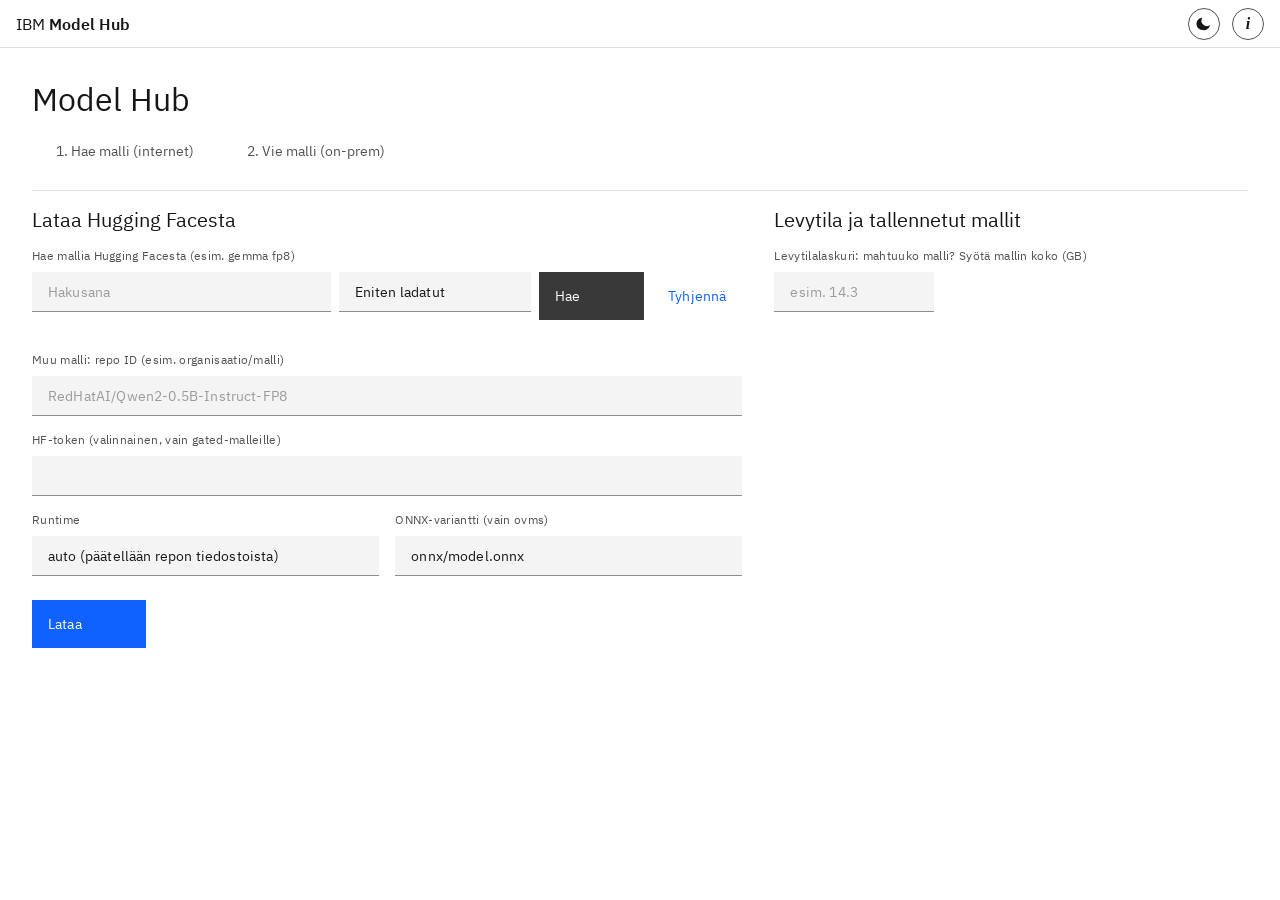
==== commit fe25ba6b: "UI: remove info line, rename tabs (1. Hae malli (internet), 2. Vie malli (on-prem))" ====
--- a/static/index.html
+++ b/static/index.html
@@ -131,12 +131,11 @@
 
 <main>
 <h1>Model Hub</h1>
-<p class="muted" id="infoLine"></p>
 
 <div class="cds--tabs">
   <div class="cds--tab--list" role="tablist">
-    <button class="cds--tabs__nav-item" role="tab" data-tab="get">1. Hae malli</button>
-    <button class="cds--tabs__nav-item" role="tab" data-tab="deploy">2. Vie OpenShift AI:hin</button>
+    <button class="cds--tabs__nav-item" role="tab" data-tab="get">1. Hae malli (internet)</button>
+    <button class="cds--tabs__nav-item" role="tab" data-tab="deploy">2. Vie malli (on-prem)</button>
   </div>
 </div>
 
@@ -196,7 +195,7 @@
     <p class="muted">Vaiheiden ohjeet ja kopioitavat komennot ovat alla samoilla numeroilla.</p>
 <p id="exportSummary" class="muted"></p>
     <h3 class="boxh">1. Hae mallit Model Hubiin</h3>
-    <p>Välilehti <strong>1. Hae malli</strong>: hae malli Hugging Facesta ja lataa se kontin <code>/models</code>-kansioon. Toista kaikille malleille, jotka tarvitset air-gapped-päässä.</p>
+    <p>Välilehti <strong>1. Hae malli (internet)</strong>: hae malli Hugging Facesta ja lataa se kontin <code>/models</code>-kansioon. Toista kaikille malleille, jotka tarvitset air-gapped-päässä.</p>
     <h3 class="boxh">2. Vie Model Hub: aja komento kontin ulkopuolella</h3>
     <p>Kontti ei voi paketoida itseään, joten komento ajetaan <strong>isäntäkoneen terminaalissa</strong> kansiossa <code>model_hub</code>, ei tässä sovelluksessa. Lataukset ja kopioinnit kannattaa antaa valmistua ensin.</p>
     <p><strong>Bash</strong> (Linux, macOS, Git Bash, WSL):</p>
@@ -235,8 +234,9 @@
     <p>Avaa sitten selaimessa <code>http://127.0.0.1:8767</code>. Mitään osoitetta ei tarvitse antaa käynnistyksessä: apupodin image ja projekti annetaan vasta vaiheessa 6.</p>
     <h3 class="boxh">6. Vie malli OpenShift AI:hin</h3>
     <ol class="dlglist">
+      <li><strong>Perusta ensin OpenShift AI -projekti</strong>, johon haluat julkaista mallit: OpenShift AI → <em>Projects</em> → <em>Create project</em> (esim. <code>llm-demo</code>). Voit myös antaa uuden projektin nimen alla ja rastittaa <em>Luo projekti, jos sitä ei ole</em>; sovellus luo silloin projektin OpenShift AI:n tunnistamana. Käytä samaa projektia vaiheissa 6&ndash;8.</li>
       <li>Tässä välilehdessä: liitä <em>Copy login command</em> ja paina <strong>Kirjaudu</strong>.</li>
-      <li>Valitse malli, <strong>projekti</strong>, PVC:n nimi ja koko.</li>
+      <li>Valitse malli, <strong>projekti</strong> (se, jonka perustit), PVC:n nimi ja koko. PVC:n nimeksi ehdotetaan <code>&lt;malli&gt;-pvc</code> (oma PVC per malli).</li>
       <li>Täytä <strong>Apupodin image</strong> -kenttä (ks. alla).</li>
       <li>Paina <strong>Kopioi malli PVC:lle</strong> ja seuraa etenemistä.</li>
     </ol>
@@ -250,16 +250,17 @@
     <h3 class="boxh">7. Deploy Model OpenShift AI:ssa</h3>
     <p>Tee deployment OpenShift AI:n konsolissa sovelluksen näyttämien ohjeiden mukaan: <em>Models → Deploy model</em>, Cluster storage (PVC) ja runtime (vLLM tai OpenVINO Model Server).</p>
     <h3 class="boxh">8. Testaa malli: notebook OpenShift AI:n workbenchissa</h3>
-    <p>Kun malli on tilassa <strong>Started</strong>, voit testata sen notebookilla (OVMS/ONNX, vLLM-chat, embeddings).</p>
+    <p>Kun malli on tilassa <strong>Started</strong>, voit testata sen notebookilla (OVMS/ONNX, vLLM-chat, embeddings). <strong>Tee testi samassa OpenShift AI -projektissa, jonka perustit kohdassa 6</strong> (workbench ja deployment samassa projektissa).</p>
     <p><a class="cds--btn cds--btn--tertiary cds--btn--sm" href="/static/osai_model_test.ipynb" download="osai_model_test.ipynb">Lataa osai_model_test.ipynb</a></p>
     <ol class="dlglist">
       <li>Tallenna tiedosto koneellesi (nappi yllä).</li>
       <li>OpenShift AI → <strong>Projects</strong> → oma projekti → <strong>Workbenches</strong> → <strong>Create workbench</strong> (esim. image Minimal Python / Jupyter). Odota tilaa <strong>Running</strong> ja avaa <strong>Open</strong>.</li>
       <li>JupyterLabissa: vasemman reunan tiedostoselaimessa <strong>Upload</strong> (nuoli ylös) → valitse <code>osai_model_test.ipynb</code> → avaa tuplaklikkaamalla.</li>
       <li>Kopioi mallin osoite: <strong>Models</strong> (Deployments) → malli → <strong>Inference endpoint</strong> (external, ilman polkua lopussa). Jos kyse on klusterin sisäisestä osoitteesta, workbench voi käyttää sitäkin.</li>
-      <li>Notebookin osio <strong>1. Asetukset</strong>: aseta <code>ENDPOINT</code> ja <code>MODEL_NAME</code> (deploymentin nimi). Token kysytään ajettaessa (OpenShift AI → deployment → <em>Token authentication</em>); jos autentikointi ei ole päällä, paina Enter.</li>
+      <li>Notebookin osio <strong>1. Asetukset</strong>: aseta <code>ENDPOINT</code> ja <code>MODEL_NAME</code>. <code>MODEL_NAME</code> on deploymentin nimi <strong>pienillä kirjaimilla ja ilman pistettä</strong> (esim. <code>Qwen2-0.5B-Instruct</code> &rarr; <code>qwen2-05b-instruct</code>, <code>bge-small-en-v1.5</code> &rarr; <code>bge-small-en-v15</code>); Deploy-vaiheen tulosruutu ehdottaa oikean nimen. Token kysytään ajettaessa (OpenShift AI → deployment → <em>Token authentication</em>); jos autentikointi ei ole päällä, paina Enter.</li>
       <li>Aja ensin <strong>osio 2 (diagnostiikka)</strong>: se tunnistaa runtimen (<code>ovms</code>/<code>vllm</code>). Sen jälkeen aja mallityyppiin sopiva osio: <strong>3</strong> ONNX/OpenVINO, <strong>4</strong> LLM (vLLM), <strong>5</strong> embedding.</li>
     </ol>
+    <p class="muted"><strong>Nimeämisohjeet:</strong> malli-id, deploymentin nimi ja PVC:n nimi noudattavat Kubernetes-nimeämistä (pienet kirjaimet, numerot ja viivat). Tarkemmat ohjeet ja esimerkit: vaiheen 7 tulosruudun kohta <em>Model deployment name</em> sekä notebookin osio 1. Jos kutsu antaa 404 (vLLM) tai tuntemattoman mallin (OVMS), tarkista ensin nimi: notebookin osio 2 listaa palvelimen käyttämän nimen.</p>
     <p class="muted">Air-gapped: osio 3c hakee tietoja Hugging Facesta (<code>HF_REPO = None</code> ohittaa sen) ja ensimmäinen solu tekee <code>%pip install</code>, joten tarvittavat paketit (<code>requests numpy pillow</code>) pitää olla workbenchin imagessa tai omassa PyPI-peilissä. Embedding <code>ovms_v2</code> tarvitsee lisäksi <code>transformers</code> ja tokenizerin (<code>EMBED_HF_REPO</code>).</p>
     </div>
   </details>
@@ -390,8 +391,6 @@
 async function loadInfo() {
   info = await api("/api/info");
   $("img").value = info.loader_image;
-  const oc = info.oc ? `oc ${info.oc_version || ""} (${info.oc_bundled ? "mukana paketissa" : "järjestelmästä"})` : "oc: EI LÖYDY";
-  $("infoLine").innerHTML = `Mallikansio: <code>${esc(info.models_dir)}</code> &middot; ${esc(oc)} &middot; ${info.download_enabled ? "lataus päällä" : "offline-tila"}`;
   $("offlineNote").classList.toggle("hidden", info.download_enabled);
   if (!info.download_enabled) {
     $("offlineText").textContent = info.offline
@@ -661,7 +660,7 @@
       <li>Model location: <strong>Cluster storage</strong> → <code>${esc(r.pvc)}</code>, Model path: <code>${esc(r.model_path)}</code>${r.framework ? `, Model framework: <code>${esc(r.framework)}</code>` : ""}</li>
       <li>Serving runtime: <strong>${esc(r.serving_runtime)}</strong></li>
       ${ovms ? "<li>Hardware profile: CPU riittää. OVMS lukee uusimman versiokansion (<code>1/</code>, <code>2/</code> ...)</li>"
-             : (r.embedding ? "<li><strong>Embedding-malli:</strong> lisää vLLM-argumentti <code>--task=embed</code> (uudemmissa versioissa <code>--runner=pooling</code>); endpoint on <code>/v1/embeddings</code></li>" : "") + "<li>Hardware profile: 1 GPU. Runtime-argumentti esim. <code>--max-model-len=4096</code>, ympäristömuuttuja <code>HF_HUB_OFFLINE=1</code>. <em>Ei GPU:ta? Katso CPU-ohje alla.</em></li>"}
+             : (r.embedding ? "<li><strong>Embedding-malli:</strong> lisää vLLM-argumentti <code>--task=embed</code> (uudemmissa versioissa <code>--runner=pooling</code>); endpoint on <code>/v1/embeddings</code></li>" : "") + "<li><strong>GPU-ajo:</strong> Hardware profile: 1 GPU ja Red Hatin valmis vLLM-runtime (NVIDIA/AMD GPU). Valinnaiset lisäasetukset: argumentti <code>--max-model-len=4096</code> (mitoita mallin ja GPU-muistin mukaan) ja ympäristömuuttuja <code>HF_HUB_OFFLINE=1</code> (air-gapped-ympäristössä). CPU-asetuksia (<code>VLLM_CPU_KVCACHE_SPACE</code>, <code>--dtype=bfloat16</code>) ei tarvita GPU:lla. <em>Ei GPU:ta? Katso CPU-ohje alla.</em></li>"}
       <li>Valitse <strong>Require token authentication</strong> ja tarvittaessa external route</li>
       ${ovms
         ? `<li>Odota tilaa <strong>Started</strong> ja testaa: <code>curl -k https://&lt;endpoint&gt;/v2/models/${esc(r.model_path)}</code> (malli-nimi on deploymentin nimi Kubernetes-muodossa, esim. <code>bge-small-en-v1.5</code> → <code>bge-small-en-v15</code>) tai käytä testinotebookia (vaihe 8)</li>`
@@ -680,17 +679,18 @@
       <div id="toMsg" style="margin-top:.5rem"></div>
     </details>
     ${ovms ? "" : `<details style="margin-top:.75rem"><summary><strong>Ei GPU:ta? Julkaise CPU:lle (testikäyttö)</strong></summary>
+      <p class="muted"><strong>Alla olevat asetukset koskevat vain CPU-ajoa</strong> (ei GPU:ta). GPU-ajossa niitä ei käytetä, paitsi <code>HF_HUB_OFFLINE=1</code>, joka sopii myös GPU:lle air-gapped-ympäristössä.</p>
       <ol class="next">
-        <li>Red Hatin valmis <strong>vLLM CPU</strong> -runtime on tehty vain ppc64le/s390x-koneille (x86-klusterilla <code>ImagePullBackOff: no image found ... amd64</code>). Lisää x86-runtime: lataa <a href="/static/vllm-cpu-x86-servingruntime.yaml" download>vllm-cpu-x86-servingruntime.yaml</a>, avaa <em>Settings → Serving runtimes → Add</em>, valitse <em>Single-model serving platform</em> ja <em>REST</em>, <em>Upload files</em> (tai <em>Start from scratch</em> ja liitä YAML) ja <em>Create</em>. YAML sisältää jo alla olevat argumentit ja ympäristömuuttujat. Air-gapped: peilaa image <code>vllm/vllm-openai-cpu:v0.32.0-x86_64</code> omaan rekisteriin ja muuta <code>image</code>-rivi.</li>
+        <li>Red Hatin valmis <strong>vLLM CPU</strong> -runtime on tehty vain ppc64le/s390x-koneille (x86-klusterilla <code>ImagePullBackOff: no image found ... amd64</code>). Lisää x86-runtime: lataa <a href="/static/vllm-cpu-x86-servingruntime.yaml" download>vllm-cpu-x86-servingruntime.yaml</a>, avaa <em>Settings → Serving runtimes → Add</em>, valitse <em>Single-model serving platform</em> ja <em>REST</em>, <em>Upload files</em> (tai <em>Start from scratch</em> ja liitä YAML) ja <em>Create</em>. <strong>Tämä YAML sisältää jo kaikki alla luetellut argumentit ja ympäristömuuttujat</strong>, joten kun käytät sitä, et syötä niitä lomakkeelle itse. Syötä ne käsin vain, jos käytät jotain muuta vLLM-runtimea. Air-gapped: peilaa image <code>vllm/vllm-openai-cpu:v0.32.0-x86_64</code> omaan rekisteriin ja muuta <code>image</code>-rivi.</li>
         <li>Deploy model: valitse runtimeksi <strong>vLLM CPU (x86_64)</strong>.</li>
         <li>Hardware profile: ilman GPU:ta, esim. 2-8 CPU ja vähintään 8 Gi muistia (Small = 2 CPU / 8 Gi riittää pienelle mallille; käynnistys kestää noin 3-5 min).</li>
-        <li>Runtime-argumentit:</li>
+        <li>Runtime-argumentit (<strong>vain CPU</strong>; jo mukana x86-runtimen YAMLissa):</li>
       </ol>
       <div class="cmdbox"><pre>${esc("--dtype=bfloat16\n--max-model-len=2048" + (r.embedding ? "\n--task=embed" : ""))}</pre><button class="cds--btn cds--btn--ghost cds--btn--sm copybtn" type="button">Kopioi</button></div>
-      <p class="muted">Jos CPU ei tue bf16:ta, käytä <code>--dtype=float32</code>.</p>
-      <p style="margin:.5rem 0 .25rem">Ympäristömuuttujat:</p>
+      <p class="muted"><code>--dtype=bfloat16</code>: CPU-ajon tarkkuus (puolittaa muistin float32:een verrattuna); jos CPU ei tue bf16:ta, käytä <code>--dtype=float32</code>. <code>--max-model-len=2048</code>: suurin konteksti (kysymys + vastaus tokeneina); pienempi arvo säästää muistia.</p>
+      <p style="margin:.5rem 0 .25rem">Ympäristömuuttujat (<code>VLLM_CPU_KVCACHE_SPACE</code> vain CPU; <code>HF_HUB_OFFLINE</code> molemmille, jo mukana YAMLissa):</p>
       <div class="cmdbox"><pre>VLLM_CPU_KVCACHE_SPACE=1\nHF_HUB_OFFLINE=1</pre><button class="cds--btn cds--btn--ghost cds--btn--sm copybtn" type="button">Kopioi</button></div>
-      <p class="muted">KV-cache (GiB) + malli (Qwen2-0.5B latautuu ~5 GiB RAM:iin) pitää mahtua muistirajaan: 8 Gi rajalla käytä 1-2. Liian suuri arvo kaataa käynnistyksen virheeseen <code>Available memory ... less than requested memory for kv</code>. CPU:lla vastaukset ovat hitaita (noin 5-20 tok/s pienelle mallille): rajoita <code>max_tokens</code> (esim. 100) tai käytä streamingia. Reitin 30 s aikakatkaisu (<code>504 Gateway Time-out</code>) nostetaan yllä olevasta kohdasta. Ensimmäinen pyyntö käynnistyksen jälkeen on hidas (lämmittely, useita minuutteja).</p>
+      <p class="muted"><code>VLLM_CPU_KVCACHE_SPACE=1</code> = KV-cache 1 GiB CPU:n RAM:ista. <code>HF_HUB_OFFLINE=1</code> estää yrityksen ladata mitään Hugging Facesta (malli luetaan PVC:ltä). KV-cache (GiB) + malli (Qwen2-0.5B latautuu ~5 GiB RAM:iin) pitää mahtua muistirajaan: 8 Gi rajalla käytä 1-2. Liian suuri arvo kaataa käynnistyksen virheeseen <code>Available memory ... less than requested memory for kv</code>. CPU:lla vastaukset ovat hitaita (noin 5-20 tok/s pienelle mallille): rajoita <code>max_tokens</code> (esim. 100) tai käytä streamingia. Reitin 30 s aikakatkaisu (<code>504 Gateway Time-out</code>) nostetaan yllä olevasta kohdasta. Ensimmäinen pyyntö käynnistyksen jälkeen on hidas (lämmittely, useita minuutteja).</p>
     </details>`}`;
   loadIsvcs();
   $("next").classList.remove("hidden");
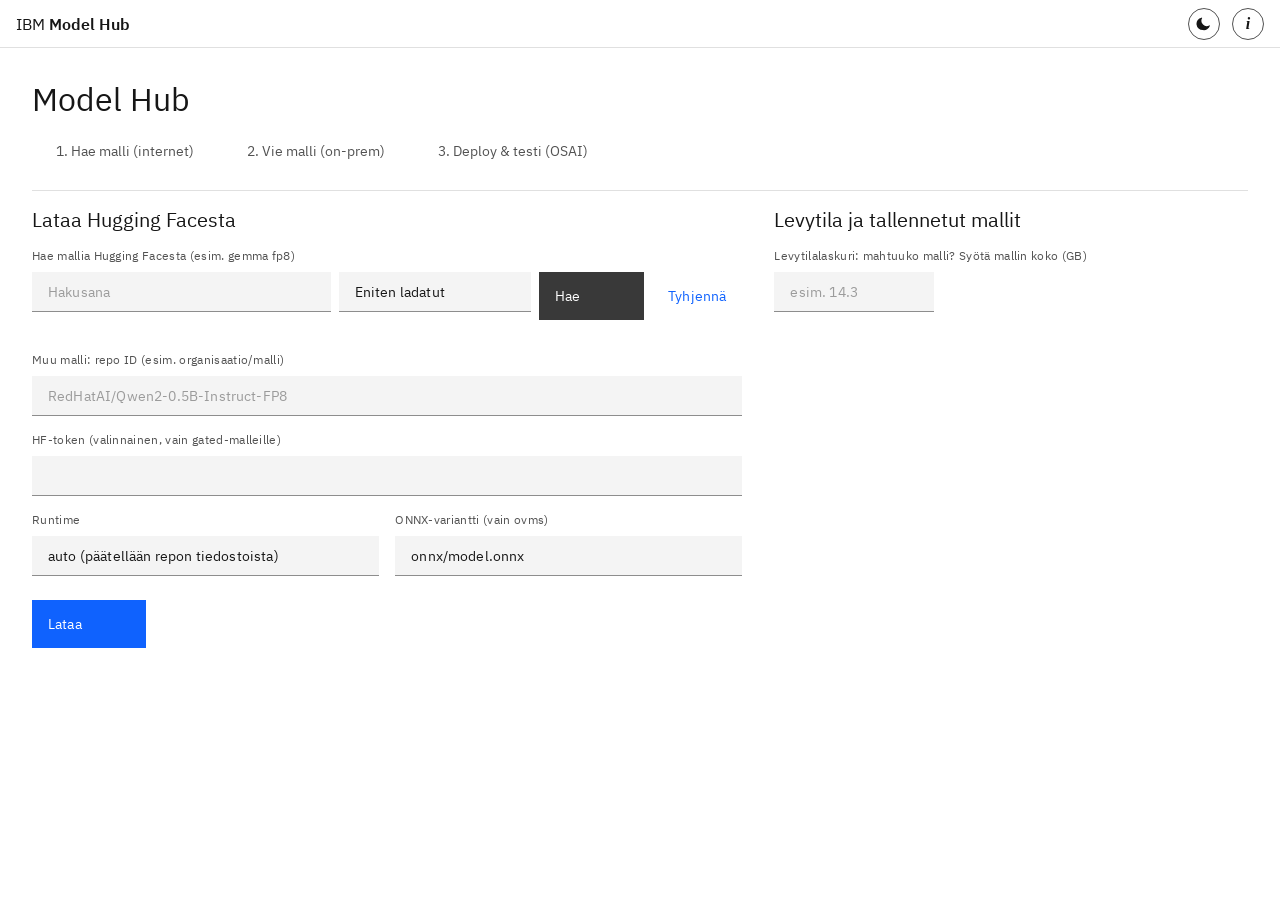
==== commit 4f4fa694: "Add OSAI InferenceService launcher, set modelmesh-enabled=false on namespaces, runtime/route/token f" ====
--- a/static/index.html
+++ b/static/index.html
@@ -56,6 +56,8 @@
   ul.steplist .incomplete { color: var(--cds-text-secondary); }
   ul.steplist .incomplete svg { fill: var(--cds-icon-disabled); }
   ul.steplist .error svg { fill: var(--cds-support-error); }
+  .mh-spinner { width:14px; height:14px; border:2px solid var(--cds-border-subtle); border-top-color:var(--cds-border-interactive,#0f62fe); border-radius:50%; flex:none; animation:mh-spin .7s linear infinite; }
+  @keyframes mh-spin { to { transform:rotate(360deg); } }
   #dl, #login, #go, #clearDeploy { margin-top: .5rem; }
   .jobbox { margin-top: 1rem; }
   .meta { display: flex; gap: 1.5rem; flex-wrap: wrap; margin-top: .5rem; font-size: .875rem; }
@@ -70,9 +72,9 @@
   ol.next li { margin: .4rem 0; }
   .cds--header__name { margin-right: auto; }
   .cds--header { gap: .75rem; }
-  #helpBtn, #themeBtn { display: inline-flex; align-items: center; justify-content: center; width: 2rem; height: 2rem; border-radius: 50%; border: 1px solid var(--cds-text-secondary, #525252); background: none; color: var(--cds-text-primary); font: italic 700 1rem/1 "IBM Plex Serif", Georgia, serif; cursor: pointer; padding: 0; }
-  #helpBtn:hover, #themeBtn:hover { background: var(--cds-layer-hover); }
-  #helpBtn:focus-visible, #themeBtn:focus-visible { outline: 2px solid var(--cds-focus, #0f62fe); outline-offset: 2px; }
+  #helpBtn, #themeBtn, #exportBtn { display: inline-flex; align-items: center; justify-content: center; width: 2rem; height: 2rem; border-radius: 50%; border: 1px solid var(--cds-text-secondary, #525252); background: none; color: var(--cds-text-primary); font: italic 700 1rem/1 "IBM Plex Serif", Georgia, serif; cursor: pointer; padding: 0; }
+  #helpBtn:hover, #themeBtn:hover, #exportBtn:hover { background: var(--cds-layer-hover); }
+  #helpBtn:focus-visible, #themeBtn:focus-visible, #exportBtn:focus-visible { outline: 2px solid var(--cds-focus, #0f62fe); outline-offset: 2px; }
   dialog.dlg { width: min(60rem, 94vw); max-height: 88vh; padding: 0; border: 0; background: var(--cds-layer-01, #fff); color: var(--cds-text-primary); box-shadow: 0 2px 6px rgba(0,0,0,.3); }
   dialog.dlg::backdrop { background: rgba(22,22,22,.6); }
   dialog.dlg header { display: flex; align-items: center; justify-content: space-between; padding: 1rem 1.5rem; border-bottom: 1px solid var(--cds-border-subtle); position: sticky; top: 0; background: inherit; }
@@ -87,11 +89,6 @@
   .dlgbody table { border-collapse: collapse; width: 100%; margin: .5rem 0; font-size: .8125rem; }
   .dlgbody th, .dlgbody td { text-align: left; vertical-align: top; padding: .375rem .625rem; border-bottom: 1px solid var(--cds-border-subtle); }
   .dlgbody th { background: var(--cds-layer-accent-01, #e0e0e0); }
-  details.exportbox { border: 1px solid var(--cds-border-subtle); background: var(--cds-layer-01, #f4f4f4); margin: 1.5rem 0 .5rem; font-size: .875rem; line-height: 1.5; }
-  details.exportbox > summary { cursor: pointer; padding: .75rem 1rem; font-weight: 600; list-style: none; }
-  details.exportbox > summary::before { content: "\25B8"; display: inline-block; width: 1rem; }
-  details.exportbox[open] > summary::before { content: "\25BE"; }
-  details.exportbox > summary:focus-visible { outline: 2px solid var(--cds-focus, #0f62fe); outline-offset: -2px; }
   .exportinner { padding: 0 1rem 1rem; }
   .exportinner h3.boxh { font-size: 1rem; font-weight: 600; margin: 1.25rem 0 .5rem; }
   .exportinner p { margin: .5rem 0; }
@@ -136,6 +133,7 @@
   <div class="cds--tab--list" role="tablist">
     <button class="cds--tabs__nav-item" role="tab" data-tab="get">1. Hae malli (internet)</button>
     <button class="cds--tabs__nav-item" role="tab" data-tab="deploy">2. Vie malli (on-prem)</button>
+    <button class="cds--tabs__nav-item" role="tab" data-tab="launch">3. Deploy &amp; testi (OSAI)</button>
   </div>
 </div>
 
@@ -188,19 +186,249 @@
 </section>
 
 <section id="deploy" class="hidden">
-  <details class="exportbox" id="exportBox">
-    <summary>Vie air-gappediin: export, siirto ja käyttöönotto</summary>
-    <div class="exportinner">
+  <div style="display:flex;align-items:center;gap:.5rem;margin:1rem 0 .5rem">
+    <button id="exportBtn" type="button" aria-label="Ohje: vie air-gappediin" aria-haspopup="dialog" title="Ohje: vie air-gappediin">i</button>
+    <span class="muted">Ohje: export, siirto ja käyttöönotto air-gappediin</span>
+  </div>
+
+  <h2>Kirjaudu</h2>
+  <div id="loggedOut">
+    <div class="cds--form-item"><label class="cds--label" for="cmd">Liitä oc login -komento (OpenShift-konsolin "Copy login command")</label>
+      <textarea class="cds--text-area" id="cmd" rows="2" placeholder="oc login --token=sha256~... --server=https://api.example.com:6443" autocomplete="off"></textarea></div>
+    <button class="cds--btn cds--btn--primary" id="login">Kirjaudu</button>
+  </div>
+  <div id="loggedIn" class="hidden">
+    <span class="cds--tag cds--tag--green">Kirjautunut</span>
+    <code id="who"></code> @ <code id="srv"></code>
+    <button class="cds--btn cds--btn--ghost cds--btn--sm" id="logout">Kirjaa ulos</button>
+  </div>
+  <div id="loginMsg" class="muted" style="color: var(--cds-support-error)"></div>
+
+  <div id="deploySection" class="hidden">
+    <h2>Malli ja kohde</h2>
+    <div class="cds--form-item"><label class="cds--label" for="model">Malli</label>
+      <div class="cds--select"><div class="cds--select-input__wrapper"><select class="cds--select-input" id="model" autocomplete="off"></select></div></div>
+      <div class="muted" id="modelsDir"></div></div>
+    <div class="row">
+      <div class="cds--form-item"><label class="cds--label" for="ns">Projekti (namespace)</label><input class="cds--text-input" type="text" id="ns" autocomplete="off" placeholder="llm"></div>
+      <div class="cds--form-item"><label class="cds--label" for="pvc">PVC:n nimi</label><input class="cds--text-input" type="text" id="pvc" autocomplete="off" value="model-storage"><div class="muted">Oletus: oma PVC jokaiselle mallille (RWO-levy voi olla kiinni vain yhdellä nodella kerrallaan). Voit kirjoittaa saman nimen usealle mallille, jos haluat jakaa PVC:n.</div></div>
+      <div class="cds--form-item"><label class="cds--label" for="size">PVC:n koko (Gi)</label><input class="cds--text-input" type="number" id="size" autocomplete="off" min="1" max="2000" value="5"></div>
+    </div>
+    <div class="row">
+      <div class="cds--form-item"><label class="cds--label" for="sc">Storage class (tyhjä = oletus)</label><input class="cds--text-input" type="text" id="sc" autocomplete="off"></div>
+      <div class="cds--form-item"><label class="cds--label" for="img">Apupodin image (air-gapped: oma rekisteri, jossa tar)</label><input class="cds--text-input" type="text" id="img" autocomplete="off"></div>
+    </div>
+    <p class="muted" id="pathHint"></p>
+    <details id="advForm" class="hidden" style="margin:.5rem 0"><summary><strong>Mallikohtaiset suositukset julkaisuun</strong></summary><div id="advFormBody"></div></details>
+    <div class="cds--form-item cds--checkbox-wrapper"><input class="cds--checkbox" type="checkbox" id="mkns">
+      <label class="cds--checkbox-label" for="mkns"><span class="cds--checkbox-label-text">Luo projekti, jos sitä ei ole</span></label></div>
+    <div class="cds--form-item cds--checkbox-wrapper"><input class="cds--checkbox" type="checkbox" id="root">
+      <label class="cds--checkbox-label" for="root"><span class="cds--checkbox-label-text">Aja apupodi rootina (vain jos kirjoitus PVC:lle epäonnistuu "Permission denied"; vaatii anyuid-oikeuden)</span></label></div>
+    <div class="cds--form-item cds--checkbox-wrapper"><input class="cds--checkbox" type="checkbox" id="ovw">
+      <label class="cds--checkbox-label" for="ovw"><span class="cds--checkbox-label-text">Korvaa olemassa oleva malli PVC:llä (vLLM; OVMS luo aina uuden version)</span></label></div>
+    <button class="cds--btn cds--btn--primary" id="go">Kopioi malli PVC:lle</button>
+    <button class="cds--btn cds--btn--ghost" id="clearDeploy">Tyhjennä</button>
+  </div>
+
+  <div id="progress" class="hidden">
+    <h2>Eteneminen</h2>
+    <div id="copyBar"></div>
+    <ul class="steplist" id="steps"></ul>
+    <div id="msg"></div>
+    <pre id="log"></pre>
+  </div>
+  <div id="next" class="cds--tile hidden"></div>
+</section>
+
+<section id="launch" class="hidden">
+  <h2>Deploy malli OpenShift AI:hin (InferenceService)</h2>
+  <p class="muted">Luo InferenceService suoraan PVC:llä olevasta mallista. Lomake esitäytetään mallikohtaisilla suosituksilla.</p>
+
+  <div id="launchLoginNote" class="cds--inline-notification cds--inline-notification--warning hidden">
+    <div class="cds--inline-notification__details"><div class="cds--inline-notification__text-wrapper">
+    <div class="cds--inline-notification__subtitle">Kirjaudu ensin välilehdellä 2 (oc login).</div></div></div></div>
+
+  <div id="launchBody" class="hidden">
+    <!-- Namespace + existing deployments -->
+    <div class="row" style="margin-top:1rem">
+      <div class="cds--form-item">
+        <label class="cds--label" for="lns">Projekti (namespace)</label>
+        <div style="display:flex;gap:.5rem">
+          <input class="cds--text-input" type="text" id="lns" autocomplete="off" placeholder="llm-demo" style="flex:1">
+          <button class="cds--btn cds--btn--secondary cds--btn--sm" id="lnsLoad" style="white-space:nowrap">Hae tiedot</button>
+        </div>
+        <div id="lnsProgress" class="hidden" style="margin-top:.6rem">
+          <div style="display:flex;align-items:center;gap:.6rem;font-size:.8125rem;color:var(--cds-text-secondary)">
+            <div class="mh-spinner"></div>
+            <span id="lnsProgressText">Haetaan tietoja…</span>
+          </div>
+          <div style="margin-top:.35rem;height:4px;background:var(--cds-layer-accent-01,#e0e0e0);border-radius:2px;overflow:hidden">
+            <div id="lnsProgressBar" style="height:100%;width:0%;background:var(--cds-border-interactive,#0f62fe);border-radius:2px;transition:width .4s ease"></div>
+          </div>
+        </div>
+      </div>
+    </div>
+
+    <div id="existingIsvcs" class="hidden" style="margin-bottom:1rem">
+      <h3 style="font-size:1rem;font-weight:600;margin:.75rem 0 .5rem">Projektissa olemassa olevat deploymentsit</h3>
+      <div id="existingIsvcTable"></div>
+    </div>
+
+    <!-- Source model -->
+    <div class="cds--form-item" style="margin-top:1rem">
+      <label class="cds--label" for="lmodel">Lähdemalli (PVC:llä oleva malli, osio 2)</label>
+      <div class="cds--select"><div class="cds--select-input__wrapper">
+        <select class="cds--select-input" id="lmodel"></select></div></div>
+      <div class="muted" id="lmodelHint"></div>
+    </div>
+
+    <!-- Deployment name -->
+    <div class="row">
+      <div class="cds--form-item">
+        <label class="cds--label" for="ldname">Deployment name (Kubernetes-muoto)</label>
+        <input class="cds--text-input" type="text" id="ldname" autocomplete="off" placeholder="gemma-4-26b">
+        <div class="muted">Pienet kirjaimet, numerot ja viivat. Tämä on myös malli-id API-kutsuissa.</div>
+      </div>
+      <div class="cds--form-item">
+        <label class="cds--label" for="lpvc">PVC:n nimi <span class="muted" id="lpvcSource"></span></label>
+        <input class="cds--text-input" type="text" id="lpvc" autocomplete="off" placeholder="–" readonly
+               style="background:var(--cds-field-disabled,#f4f4f4);cursor:default;color:var(--cds-text-secondary)">
+        <div class="muted" style="margin-top:.2rem">Täyttyy automaattisesti valitun PVC-mallin mukaan. Hae tiedot ensin.</div>
+      </div>
+    </div>
+
+    <!-- Serving runtime + modelFormat -->
+    <div class="cds--form-item">
+      <label class="cds--label" for="lrtm">Serving runtime</label>
+      <div style="display:flex;gap:.5rem;align-items:center;flex-wrap:wrap">
+        <div class="cds--select" style="flex:1"><div class="cds--select-input__wrapper">
+          <select class="cds--select-input" id="lrtm"></select></div></div>
+        <button class="cds--btn cds--btn--ghost cds--btn--sm" type="button" id="lrtmManualToggle" style="white-space:nowrap">✏️ Kirjoita käsin</button>
+      </div>
+      <div id="lrtmManualBox" style="display:none;margin-top:.35rem">
+        <input class="cds--text-input" type="text" id="lrtmManual" autocomplete="off"
+               placeholder="esim. vllm-cpu-x86-64  tai  ovms"
+               style="font-family:monospace">
+        <div class="muted">Kirjoita Kubernetes-nimi (oc get servingruntimes -n &lt;ns&gt;). Tyhjä = OSAI valitsee automaattisesti.</div>
+      </div>
+      <div id="lrtmNote" style="margin-top:.2rem"></div>
+    </div>
+    <div class="cds--form-item" style="margin-top:.5rem">
+      <label class="cds--label" for="lmodelFormat">KServe modelFormat — framework <span class="muted">(mitä formaattia OSAI odottaa)</span></label>
+      <div class="cds--select"><div class="cds--select-input__wrapper">
+        <select class="cds--select-input" id="lmodelFormat">
+          <option value="vLLM">vLLM — kaikki vLLM-runtimes (oletus, toimii lähes aina)</option>
+          <option value="openvino_ir">openvino_ir — OpenVINO Model Server (PAKOLLINEN OVMS-mallille)</option>
+          <option value="onnx">onnx — OpenVINO Model Server / Triton (PAKOLLINEN versio!)</option>
+          <option value="pytorch">pytorch — Torchserve/Triton</option>
+          <option value="sklearn">sklearn — MLServer</option>
+        </select>
+      </div></div>
+      <div id="lmodelFormatNote" class="muted" style="margin-top:.2rem">
+        Jos saat "No runtime found to support specified framework" → vaihda tähän <strong>vLLM</strong>.
+      </div>
+    </div>
+    <div class="cds--form-item" style="margin-top:.35rem">
+      <label class="cds--label" for="lmodelFormatVersion">KServe modelFormat — version <span id="lmodelFormatVersionReq" class="muted">(valinnainen)</span></label>
+      <input class="cds--text-input" type="text" id="lmodelFormatVersion" autocomplete="off" placeholder="esim. opset13 tai 1 tai tyhjä">
+      <div id="lmodelFormatVersionNote" class="muted" style="margin-top:.2rem">Jätä tyhjäksi muille runtimeille. <strong>OpenVINO Model Server vaatii aina version</strong> — täytetään automaattisesti (openvino_ir → <code>opset13</code>, onnx → <code>1</code>).</div>
+    </div>
+
+    <!-- Hardware -->
+    <div class="row">
+      <div class="cds--form-item">
+        <label class="cds--label" for="lmem">Muistiraja (Gi)</label>
+        <input class="cds--text-input" type="number" id="lmem" min="1" max="2000" value="8">
+      </div>
+      <div class="cds--form-item">
+        <label class="cds--label" for="lcpu">CPU-ytimet</label>
+        <input class="cds--text-input" type="number" id="lcpu" min="1" max="512" value="4">
+      </div>
+      <div class="cds--form-item">
+        <label class="cds--label" for="lcpureq">CPU request (m, tyhjä = auto)</label>
+        <input class="cds--text-input" type="number" id="lcpureq" min="50" placeholder="auto">
+      </div>
+      <div class="cds--form-item">
+        <label class="cds--label" for="lgpu">GPU-määrä (0 = CPU-ajo)</label>
+        <input class="cds--text-input" type="number" id="lgpu" min="0" max="16" value="0">
+      </div>
+    </div>
+
+    <!-- Runtime args & env -->
+    <div class="cds--form-item">
+      <label class="cds--label" for="largs">Runtime-argumentit (yksi per rivi)</label>
+      <textarea class="cds--text-area" id="largs" rows="4" placeholder="--dtype=bfloat16&#10;--max-model-len=4096"></textarea>
+      <div class="muted">Esitäytetty mallikohtaisilla suosituksilla (advisor). Muokkaa tarpeen mukaan.</div>
+    </div>
+    <div class="cds--form-item">
+      <label class="cds--label" for="lenv">Ympäristömuuttujat (AVAIN=ARVO, yksi per rivi)</label>
+      <textarea class="cds--text-area" id="lenv" rows="3" placeholder="HF_HUB_OFFLINE=1&#10;VLLM_CPU_KVCACHE_SPACE=4"></textarea>
+    </div>
+
+    <!-- Options -->
+    <div class="cds--form-item cds--checkbox-wrapper">
+      <input class="cds--checkbox" type="checkbox" id="ltok" checked>
+      <label class="cds--checkbox-label" for="ltok"><span class="cds--checkbox-label-text">Require token authentication</span></label>
+    </div>
+    <div class="cds--form-item cds--checkbox-wrapper">
+      <input class="cds--checkbox" type="checkbox" id="lext" checked>
+      <label class="cds--checkbox-label" for="lext"><span class="cds--checkbox-label-text">External route (julkinen HTTPS-osoite)</span></label>
+    </div>
+    <div class="cds--form-item cds--checkbox-wrapper">
+      <input class="cds--checkbox" type="checkbox" id="lsmoke" checked>
+      <label class="cds--checkbox-label" for="lsmoke"><span class="cds--checkbox-label-text">Aja smoke-testi kun malli on Ready</span></label>
+    </div>
+
+    <!-- Advice box -->
+    <details id="ladvBox" class="hidden" style="margin:.5rem 0">
+      <summary><strong>Mallikohtaiset suositukset (advisor)</strong></summary>
+      <div id="ladvBody"></div>
+    </details>
+
+    <div style="display:flex;gap:.75rem;margin-top:.75rem;flex-wrap:wrap;align-items:center">
+      <button class="cds--btn cds--btn--primary" id="lgo">Julkaise InferenceService</button>
+      <button class="cds--btn cds--btn--ghost" id="lclear">Tyhjennä</button>
+      <button class="cds--btn cds--btn--danger--ghost cds--btn--sm hidden" id="lreset"
+              title="Pakota jumittunut deploy-tehtävä virhetilaan jotta uusi voidaan käynnistää">
+        ⚠ Nollaa jumittunut deploy
+      </button>
+    </div>
+  </div><!-- /launchBody -->
+
+  <!-- Progress -->
+  <div id="launchProgress" class="hidden" style="margin-top:1.5rem">
+    <h2>Eteneminen</h2>
+    <ul class="steplist" id="launchSteps"></ul>
+    <div id="launchMsg"></div>
+    <pre id="launchLog"></pre>
+  </div>
+
+  <!-- Result -->
+  <div id="launchResult" class="cds--tile hidden" style="margin-top:1rem"></div>
+</section>
+</main>
+
+<dialog id="helpDlg" class="dlg" aria-labelledby="helpTitle">
+  <header><h2 id="helpTitle">Ohje: internetistä air-gappediin</h2>
+    <button class="cds--btn cds--btn--ghost cds--btn--sm" id="helpClose" type="button">Sulje</button></header>
+  <div id="helpBody" class="dlgbody"><span class="muted">Ladataan...</span></div>
+</dialog>
+
+<dialog id="exportDlg" class="dlg" aria-labelledby="exportTitle">
+  <header><h2 id="exportTitle">Vie air-gappediin: export, siirto ja käyttöönotto</h2>
+    <button class="cds--btn cds--btn--ghost cds--btn--sm" id="exportClose" type="button">Sulje</button></header>
+    <div class="dlgbody exportinner">
     <svg class="flow" viewBox="0 0 1406 230" role="img" aria-label="Vaiheet: 1 hae mallit Model Hubiin, 2 vie Model Hub, 3 kopioi tikulle, 4 kopioi air-gapped-koneelle ja lataa, 5 käynnistä Model Hub, 6 vie malli OpenShift AI:hin, 7 deploy model OpenShift AI:ssa, 8 testaa malli notebookilla"><defs><marker id="arr" viewBox="0 0 10 10" refX="9" refY="5" markerWidth="7" markerHeight="7" orient="auto"><path class="farrow" d="M0 0L10 5L0 10z"/></marker></defs><rect x="4" y="8" width="342" height="214" class="fzoneA"/><text x="16" y="28" class="fz">Internet-kone</text><rect x="532" y="8" width="870" height="214" class="fzoneB"/><text x="544" y="28" class="fz">Air-gapped-ympäristö</text><g class="fline" stroke-width="2" marker-end="url(#arr)"><line x1="164" y1="120" x2="186" y2="120"/><line x1="340" y1="120" x2="362" y2="120"/><line x1="516" y1="120" x2="538" y2="120"/><line x1="692" y1="120" x2="714" y2="120"/><line x1="868" y1="120" x2="890" y2="120"/><line x1="1044" y1="120" x2="1066" y2="120"/><line x1="1220" y1="120" x2="1242" y2="120"/></g><g transform="translate(12,45)"><rect class="fbox" width="150" height="165"/><circle cx="22" cy="22" r="13" fill="#0f62fe"/><text x="22" y="27" class="fn">1</text><g transform="translate(52,40)" fill="none" stroke="currentColor" stroke-width="2"><circle cx="19" cy="19" r="15"/><path d="M30 30L44 44" stroke-width="3"/></g><text x="75" y="115" class="ft" text-anchor="middle">Hae mallit</text><text x="75" y="133" class="fs" text-anchor="middle">Model Hubiin</text><text x="75" y="149" class="fs" text-anchor="middle">Hugging Facesta</text></g><g transform="translate(188,45)"><rect class="fbox" width="150" height="165"/><circle cx="22" cy="22" r="13" fill="#0f62fe"/><text x="22" y="27" class="fn">2</text><g transform="translate(55,40)" fill="none" stroke="currentColor" stroke-width="2"><path d="M20 0L40 10V32L20 42L0 32V10Z"/><path d="M0 10L20 20L40 10M20 20V42"/></g><text x="75" y="115" class="ft" text-anchor="middle">Vie Model Hub</text><text x="75" y="133" class="fs" text-anchor="middle">kontti + mallit</text><text x="75" y="149" class="fs" text-anchor="middle">→ .tar.gz</text></g><g transform="translate(364,45)"><rect class="fbox" width="150" height="165"/><circle cx="22" cy="22" r="13" fill="#0f62fe"/><text x="22" y="27" class="fn">3</text><g transform="translate(40,48)" fill="none" stroke="currentColor" stroke-width="2"><rect x="0" y="9" width="48" height="22" rx="2"/><rect x="48" y="14" width="14" height="12" fill="currentColor"/><rect x="8" y="15" width="10" height="10" fill="currentColor"/></g><text x="75" y="115" class="ft" text-anchor="middle">Kopioi tikulle</text><text x="75" y="133" class="fs" text-anchor="middle">arkisto, .sha256,</text><text x="75" y="149" class="fs" text-anchor="middle">start.sh</text></g><g transform="translate(540,45)"><rect class="fbox" width="150" height="165"/><circle cx="22" cy="22" r="13" fill="#0f62fe"/><text x="22" y="27" class="fn">4</text><g transform="translate(47,40)" fill="none" stroke="currentColor" stroke-width="2"><rect x="0" y="0" width="56" height="36" rx="2"/><path d="M20 46H36M28 36V46"/><path d="M28 8V26M20 19L28 27L36 19"/></g><text x="75" y="115" class="ft" text-anchor="middle">Kopioi koneelle</text><text x="75" y="133" class="fs" text-anchor="middle">tarkista summa,</text><text x="75" y="149" class="fs" text-anchor="middle">docker load</text></g><g transform="translate(716,45)"><rect class="fbox" width="150" height="165"/><circle cx="22" cy="22" r="13" fill="#0f62fe"/><text x="22" y="27" class="fn">5</text><g transform="translate(52,38)" fill="none" stroke="currentColor" stroke-width="2"><circle cx="23" cy="23" r="22"/><path d="M17 13L35 23L17 33Z" fill="currentColor"/></g><text x="75" y="115" class="ft" text-anchor="middle">Käynnistä</text><text x="75" y="133" class="fs" text-anchor="middle">Model Hub</text><text x="75" y="149" class="fs" text-anchor="middle">127.0.0.1:8767</text></g><g transform="translate(892,45)"><rect class="fbox" width="150" height="165"/><circle cx="22" cy="22" r="13" fill="#0f62fe"/><text x="22" y="27" class="fn">6</text><g transform="translate(52,38)" fill="none" stroke="currentColor" stroke-width="2"><ellipse cx="23" cy="8" rx="20" ry="7"/><path d="M3 8V36C3 44 43 44 43 36V8"/><path d="M3 22C3 30 43 30 43 22"/></g><text x="75" y="115" class="ft" text-anchor="middle">Vie OpenShift AI:hin</text><text x="75" y="133" class="fs" text-anchor="middle">kirjaudu, valitse malli,</text><text x="75" y="149" class="fs" text-anchor="middle">kopioi PVC:lle</text></g><g transform="translate(1068,45)"><rect class="fbox" width="150" height="165"/><circle cx="22" cy="22" r="13" fill="#0f62fe"/><text x="22" y="27" class="fn">7</text><g transform="translate(50,38)" fill="none" stroke="currentColor" stroke-width="2"><path d="M4 2H46V34H22L10 46V34H4Z"/><path d="M15 18L22 25L35 11" stroke-width="3"/></g><text x="75" y="115" class="ft" text-anchor="middle">Deploy Model</text><text x="75" y="133" class="fs" text-anchor="middle">OpenShift AI:ssa</text><text x="75" y="149" class="fs" text-anchor="middle">(vLLM / OVMS)</text></g><g transform="translate(1244,45)"><rect class="fbox" width="150" height="165"/><circle cx="22" cy="22" r="13" fill="#0f62fe"/><text x="22" y="27" class="fn">8</text><g transform="translate(48,36)" fill="none" stroke="currentColor" stroke-width="2"><rect x="4" y="0" width="44" height="52" rx="2"/><path d="M12 14H40M12 24H40M12 34H28" stroke-width="2"/><path d="M34 40L44 46L34 52Z" fill="currentColor"/></g><text x="75" y="115" class="ft" text-anchor="middle">Testaa malli</text><text x="75" y="133" class="fs" text-anchor="middle">notebook workbenchissa</text><text x="75" y="149" class="fs" text-anchor="middle">(osai_model_test)</text></g></svg>
     <p class="muted">Vaiheiden ohjeet ja kopioitavat komennot ovat alla samoilla numeroilla.</p>
 <p id="exportSummary" class="muted"></p>
     <h3 class="boxh">1. Hae mallit Model Hubiin</h3>
     <p>Välilehti <strong>1. Hae malli (internet)</strong>: hae malli Hugging Facesta ja lataa se kontin <code>/models</code>-kansioon. Toista kaikille malleille, jotka tarvitset air-gapped-päässä.</p>
     <h3 class="boxh">2. Vie Model Hub: aja komento kontin ulkopuolella</h3>
-    <p>Kontti ei voi paketoida itseään, joten komento ajetaan <strong>isäntäkoneen terminaalissa</strong> kansiossa <code>model_hub</code>, ei tässä sovelluksessa. Lataukset ja kopioinnit kannattaa antaa valmistua ensin.</p>
-    <p><strong>Bash</strong> (Linux, macOS, Git Bash, WSL):</p>
+    <p>Kontti ei voi paketoida itseään, joten komento ajetaan <strong>isäntäkoneen terminaalissa</strong>, ei tässä sovelluksessa. Lataukset ja kopioinnit kannattaa antaa valmistua ensin.</p>
+    <p><strong>Missä kansiossa?</strong> Siinä <code>model_hub</code>-kansiossa, jossa ovat tiedostot <code>export.sh</code>, <code>export_with_models.ps1</code> ja <code>start.sh</code> (se kansio, josta Model Hub on asennettu, esim. <code>C:\Users\&lt;käyttäjä&gt;\Documents\model_hub</code>). Siirry ensin sinne: Windowsissa avaa PowerShell ja aja <code>cd C:\polku\model_hub</code>; Linuxissa <code>cd ~/model_hub</code>. Voit myös avata kansion Resurssienhallinnassa ja kirjoittaa osoiteriville <code>powershell</code>. Valmiit tiedostot syntyvät samaan kansioon alikansioon <code>dist</code>.</p>
+    <p><strong>Bash</strong> (Linux, macOS, Git Bash, WSL; aja kansiossa <code>model_hub</code>):</p>
     <div class="cmdbox"><pre>./export.sh</pre><button class="cds--btn cds--btn--ghost cds--btn--sm copybtn" type="button">Kopioi</button></div>
-    <p><strong>Windows PowerShell:</strong></p>
+    <p><strong>Windows PowerShell</strong> (aja kansiossa <code>model_hub</code>):</p>
     <div class="cmdbox"><pre>powershell.exe -ExecutionPolicy Bypass -File ./export_with_models.ps1</pre><button class="cds--btn cds--btn--ghost cds--btn--sm copybtn" type="button">Kopioi</button></div>
     <p>Nopeampi (ei pakkausta, malliarkisto ei pakkaudu juuri): lisää loppuun <code>--no-compress</code> (PowerShell: <code>-NoCompress</code>).</p>
     <h3 class="boxh">2b. Jos skriptejä ei ole saatavilla</h3>
@@ -210,8 +438,9 @@
 docker save model-hub:airgap | gzip > dist/model-hub-with-models.tar.gz
 cd dist && sha256sum model-hub-with-models.tar.gz > model-hub-with-models.tar.gz.sha256</pre><button class="cds--btn cds--btn--ghost cds--btn--sm copybtn" type="button">Kopioi</button></div>
     <h3 class="boxh">3. Kopioi tikulle</h3>
+    <p>Kopioi nämä tiedostot Resurssienhallinnassa tai komentoriviltä kansiosta <code>model_hub</code> tikulle:</p>
     <ul class="dlglist">
-      <li><code>dist/model-hub-with-models.tar.gz</code> ja <code>dist/model-hub-with-models.tar.gz.sha256</code> (pakolliset)</li>
+      <li><code>model_hub\dist\model-hub-with-models.tar.gz</code> ja <code>model_hub\dist\model-hub-with-models.tar.gz.sha256</code> (pakolliset)</li>
       <li><code>start.sh</code> kansiosta <code>model_hub</code> (suositus)</li>
     </ul>
     <p>Tikku: exFAT tai NTFS (FAT32 ei salli yli 4 GB:n tiedostoja). Vapaata tilaa tarvitaan vähintään arkiston koko.</p>
@@ -263,61 +492,6 @@
     <p class="muted"><strong>Nimeämisohjeet:</strong> malli-id, deploymentin nimi ja PVC:n nimi noudattavat Kubernetes-nimeämistä (pienet kirjaimet, numerot ja viivat). Tarkemmat ohjeet ja esimerkit: vaiheen 7 tulosruudun kohta <em>Model deployment name</em> sekä notebookin osio 1. Jos kutsu antaa 404 (vLLM) tai tuntemattoman mallin (OVMS), tarkista ensin nimi: notebookin osio 2 listaa palvelimen käyttämän nimen.</p>
     <p class="muted">Air-gapped: osio 3c hakee tietoja Hugging Facesta (<code>HF_REPO = None</code> ohittaa sen) ja ensimmäinen solu tekee <code>%pip install</code>, joten tarvittavat paketit (<code>requests numpy pillow</code>) pitää olla workbenchin imagessa tai omassa PyPI-peilissä. Embedding <code>ovms_v2</code> tarvitsee lisäksi <code>transformers</code> ja tokenizerin (<code>EMBED_HF_REPO</code>).</p>
     </div>
-  </details>
-
-  <h2>Kirjaudu</h2>
-  <div id="loggedOut">
-    <div class="cds--form-item"><label class="cds--label" for="cmd">Liitä oc login -komento (OpenShift-konsolin "Copy login command")</label>
-      <textarea class="cds--text-area" id="cmd" rows="2" placeholder="oc login --token=sha256~... --server=https://api.example.com:6443" autocomplete="off"></textarea></div>
-    <button class="cds--btn cds--btn--primary" id="login">Kirjaudu</button>
-  </div>
-  <div id="loggedIn" class="hidden">
-    <span class="cds--tag cds--tag--green">Kirjautunut</span>
-    <code id="who"></code> @ <code id="srv"></code>
-    <button class="cds--btn cds--btn--ghost cds--btn--sm" id="logout">Kirjaa ulos</button>
-  </div>
-  <div id="loginMsg" class="muted" style="color: var(--cds-support-error)"></div>
-
-  <div id="deploySection" class="hidden">
-    <h2>Malli ja kohde</h2>
-    <div class="cds--form-item"><label class="cds--label" for="model">Malli</label>
-      <div class="cds--select"><div class="cds--select-input__wrapper"><select class="cds--select-input" id="model" autocomplete="off"></select></div></div>
-      <div class="muted" id="modelsDir"></div></div>
-    <div class="row">
-      <div class="cds--form-item"><label class="cds--label" for="ns">Projekti (namespace)</label><input class="cds--text-input" type="text" id="ns" autocomplete="off" placeholder="llm"></div>
-      <div class="cds--form-item"><label class="cds--label" for="pvc">PVC:n nimi</label><input class="cds--text-input" type="text" id="pvc" autocomplete="off" value="model-storage"><div class="muted">Oletus: oma PVC jokaiselle mallille (RWO-levy voi olla kiinni vain yhdellä nodella kerrallaan). Voit kirjoittaa saman nimen usealle mallille, jos haluat jakaa PVC:n.</div></div>
-      <div class="cds--form-item"><label class="cds--label" for="size">PVC:n koko (Gi)</label><input class="cds--text-input" type="number" id="size" autocomplete="off" min="1" max="2000" value="5"></div>
-    </div>
-    <div class="row">
-      <div class="cds--form-item"><label class="cds--label" for="sc">Storage class (tyhjä = oletus)</label><input class="cds--text-input" type="text" id="sc" autocomplete="off"></div>
-      <div class="cds--form-item"><label class="cds--label" for="img">Apupodin image (air-gapped: oma rekisteri, jossa tar)</label><input class="cds--text-input" type="text" id="img" autocomplete="off"></div>
-    </div>
-    <p class="muted" id="pathHint"></p>
-    <div class="cds--form-item cds--checkbox-wrapper"><input class="cds--checkbox" type="checkbox" id="mkns">
-      <label class="cds--checkbox-label" for="mkns"><span class="cds--checkbox-label-text">Luo projekti, jos sitä ei ole</span></label></div>
-    <div class="cds--form-item cds--checkbox-wrapper"><input class="cds--checkbox" type="checkbox" id="root">
-      <label class="cds--checkbox-label" for="root"><span class="cds--checkbox-label-text">Aja apupodi rootina (vain jos kirjoitus PVC:lle epäonnistuu "Permission denied"; vaatii anyuid-oikeuden)</span></label></div>
-    <div class="cds--form-item cds--checkbox-wrapper"><input class="cds--checkbox" type="checkbox" id="ovw">
-      <label class="cds--checkbox-label" for="ovw"><span class="cds--checkbox-label-text">Korvaa olemassa oleva malli PVC:llä (vLLM; OVMS luo aina uuden version)</span></label></div>
-    <button class="cds--btn cds--btn--primary" id="go">Kopioi malli PVC:lle</button>
-    <button class="cds--btn cds--btn--ghost" id="clearDeploy">Tyhjennä</button>
-  </div>
-
-  <div id="progress" class="hidden">
-    <h2>Eteneminen</h2>
-    <div id="copyBar"></div>
-    <ul class="steplist" id="steps"></ul>
-    <div id="msg"></div>
-    <pre id="log"></pre>
-  </div>
-  <div id="next" class="cds--tile hidden"></div>
-</section>
-</main>
-
-<dialog id="helpDlg" class="dlg" aria-labelledby="helpTitle">
-  <header><h2 id="helpTitle">Ohje: internetistä air-gappediin</h2>
-    <button class="cds--btn cds--btn--ghost cds--btn--sm" id="helpClose" type="button">Sulje</button></header>
-  <div id="helpBody" class="dlgbody"><span class="muted">Ladataan...</span></div>
 </dialog>
 
 <script>
@@ -381,9 +555,10 @@
 
 /* ---- tabs ---- */
 function showTab(name) {
-  for (const t of ["get", "deploy"]) $(t).classList.toggle("hidden", t !== name);
+  for (const t of ["get", "deploy", "launch"]) $(t).classList.toggle("hidden", t !== name);
   document.querySelectorAll("[data-tab]").forEach(b => b.classList.toggle("cds--tabs__nav-item--selected", b.dataset.tab === name));
   if (name === "deploy") loadModels();
+  if (name === "launch") initLaunchTab();
 }
 document.querySelectorAll("[data-tab]").forEach(b => b.onclick = () => showTab(b.dataset.tab));
 
@@ -568,7 +743,7 @@
   const fw = info && info.framework ? ` <strong>Model framework</strong>: <code>${esc(info.framework)}</code>.` : "";
   $("pathHint").innerHTML = m ? `OpenShift AI:n <strong>Model path</strong> tulee olemaan <code>${esc(m)}</code> (URI <code>pvc://${esc(pvc)}/${esc(m)}</code>).${fw}` : "";
 }
-$("model").onchange = () => { suggestSize(); suggestPvc(); updatePathHint(); };
+$("model").onchange = () => { suggestSize(); suggestPvc(); updatePathHint(); loadAdvice($("model").value, "advFormBody", "advForm"); };
 $("pvc").oninput = () => { pvcTouched = true; updatePathHint(); };
 
 $("login").onclick = async () => {
@@ -633,6 +808,49 @@
 /** OpenShift AI's resource name for a deployment name: lowercase, dots/specials removed, spaces to dashes (e.g. Qwen2-0.5B-Instruct -> qwen2-05b-instruct). */
 function k8sName(s) {
   return s.toLowerCase().replace(/[^a-z0-9\s_-]/g, "").trim().replace(/[\s_]+/g, "-").replace(/^-+|-+$/g, "");
+}
+
+/** Build a copyable command box. */
+function cmdBox(text) {
+  return `<div class="cmdbox"><pre>${esc(text)}</pre><button class="cds--btn cds--btn--ghost cds--btn--sm copybtn" type="button">Kopioi</button></div>`;
+}
+/** Render the advice JSON (model summary, warnings, CPU/GPU recommendations) as HTML; all text is escaped. */
+function adviceHtml(a) {
+  const s = a.summary, q = s.quantization;
+  const rows = [
+    ["Arkkitehtuuri", s.architecture || "-"],
+    ["Koko levyllä", gb(s.size_bytes)],
+    ["Tarkkuus (dtype)", s.dtype || "-"],
+    ["Kvantisointi", q ? q.method + (q.format ? " / " + q.format : "") : "ei"],
+    ["MoE", s.moe ? `kyllä (${s.experts} asiantuntijaa, ${s.experts_per_token || "?"} aktiivista/token)` : "ei"],
+    ["Multimodaalinen", s.multimodal ? "kyllä" : "ei"],
+    ["Natiivi konteksti", s.native_context ? s.native_context + " tokenia" : "-"],
+  ];
+  const warn = a.warnings.map(w => notify(w.level === "warn" ? "warning" : "info", w.text)).join("");
+  const env = o => Object.entries(o).map(([k, v]) => k + "=" + v).join("\n");
+  const c = a.cpu, g = a.gpu;
+  const cpu = c ? `<p style="margin:.75rem 0 .25rem"><strong>${g ? "CPU-ajo" : "Resurssit"}</strong>: muisti noin <strong>${c.memory_gi} Gi</strong>, ${c.cpu} CPU` +
+    (c.kv_cache_gi ? `, KV-cache ${c.kv_cache_gi} GiB, max-model-len ${c.max_model_len}` : "") + `</p>` +
+    (c.args.length ? `<p class="muted" style="margin:.25rem 0">Runtime-argumentit (vain CPU):</p>${cmdBox(c.args.join("\n"))}` : "") +
+    (Object.keys(c.env).length ? `<p class="muted" style="margin:.25rem 0">Ympäristömuuttujat:</p>${cmdBox(env(c.env))}` : "") : "";
+  const gpu = g ? `<p style="margin:.75rem 0 .25rem"><strong>GPU-ajo</strong>: GPU-muistia vähintään noin <strong>${g.gpu_memory_gi} Gi</strong> (yksi tai useampi GPU)</p>` +
+    `<p class="muted" style="margin:.25rem 0">Runtime-argumentit (vain GPU):</p>${cmdBox(g.args.join("\n"))}` : "";
+  return `<table style="border-collapse:collapse;margin:.5rem 0">${rows.map(r => `<tr><td style="padding:.15rem 1rem .15rem 0" class="muted">${esc(r[0])}</td><td>${esc(r[1])}</td></tr>`).join("")}</table>` +
+    warn + cpu + gpu +
+    `<p style="margin:.75rem 0 .25rem"><strong>Yleiset</strong>: PVC vähintään <strong>${a.pvc_gi} Gi</strong>, reitin aikakatkaisu <strong>${a.route_timeout_s} s</strong></p>` +
+    `<p class="muted">Arvot ovat arvioita mallin config.json:sta ja tiedostokoosta, ei takuita. Tarkista aina vLLM-version dokumentaatiosta.</p>`;
+}
+/** Fetch advice for a local model and render it into element `bodyId` (shows `boxId` when given). */
+async function loadAdvice(name, bodyId, boxId) {
+  const box = boxId ? $(boxId) : null, body = $(bodyId);
+  if (!body) return;
+  if (box) box.classList.add("hidden");
+  if (!name) return;
+  try {
+    const a = await api("/api/models/" + encodeURIComponent(name) + "/advice");
+    body.innerHTML = adviceHtml(a);
+  } catch (e) { body.innerHTML = notify("warning", e.message); }
+  if (box) box.classList.remove("hidden");
 }
 
 function showNext(r) {
@@ -667,6 +885,7 @@
         : `<li>Odota tilaa <strong>Started</strong> ja testaa: <code>curl -k https://&lt;endpoint&gt;/v1/models -H "Authorization: Bearer &lt;token&gt;"</code></li>
       <li>Kirjaa muistiin malli-id (<code>/v1/models</code>) ja base URL (<code>https://&lt;endpoint&gt;/v1</code>) gateway-liitosta varten</li>`}
     </ol>
+    <details style="margin-top:.75rem" open><summary><strong>Mallikohtaiset suositukset (${esc(r.model_path)})</strong></summary><div id="advNext" class="muted">Ladataan...</div></details>
     <details style="margin-top:.75rem" id="toBox" data-ns="${esc(r.namespace)}"><summary><strong>Hidas malli? Nosta reitin aikakatkaisua (504 Gateway Time-out)</strong></summary>
       <p class="muted">OpenShift-reitti katkaisee pyynnön oletuksena 30 s jälkeen. Kun deployment on luotu OpenShift AI:ssa, valitse se alta ja aseta aikakatkaisu. Sovellus asettaa annotaation <code>haproxy.router.openshift.io/timeout</code> InferenceServiceen, ja OpenShift AI kopioi sen reitille. Vaatii oc-kirjautumisen.</p>
       <div style="display:flex;gap:.5rem;align-items:center;flex-wrap:wrap">
@@ -679,7 +898,7 @@
       <div id="toMsg" style="margin-top:.5rem"></div>
     </details>
     ${ovms ? "" : `<details style="margin-top:.75rem"><summary><strong>Ei GPU:ta? Julkaise CPU:lle (testikäyttö)</strong></summary>
-      <p class="muted"><strong>Alla olevat asetukset koskevat vain CPU-ajoa</strong> (ei GPU:ta). GPU-ajossa niitä ei käytetä, paitsi <code>HF_HUB_OFFLINE=1</code>, joka sopii myös GPU:lle air-gapped-ympäristössä.</p>
+      <p class="muted"><strong>Alla olevat esimerkkiarvot sopivat pienelle mallille (Qwen2-0.5B); oman mallisi arvot ovat yllä kohdassa Mallikohtaiset suositukset.</strong> Asetukset koskevat vain CPU-ajoa (ei GPU:ta). GPU-ajossa niitä ei käytetä, paitsi <code>HF_HUB_OFFLINE=1</code>, joka sopii myös GPU:lle air-gapped-ympäristössä.</p>
       <ol class="next">
         <li>Red Hatin valmis <strong>vLLM CPU</strong> -runtime on tehty vain ppc64le/s390x-koneille (x86-klusterilla <code>ImagePullBackOff: no image found ... amd64</code>). Lisää x86-runtime: lataa <a href="/static/vllm-cpu-x86-servingruntime.yaml" download>vllm-cpu-x86-servingruntime.yaml</a>, avaa <em>Settings → Serving runtimes → Add</em>, valitse <em>Single-model serving platform</em> ja <em>REST</em>, <em>Upload files</em> (tai <em>Start from scratch</em> ja liitä YAML) ja <em>Create</em>. <strong>Tämä YAML sisältää jo kaikki alla luetellut argumentit ja ympäristömuuttujat</strong>, joten kun käytät sitä, et syötä niitä lomakkeelle itse. Syötä ne käsin vain, jos käytät jotain muuta vLLM-runtimea. Air-gapped: peilaa image <code>vllm/vllm-openai-cpu:v0.32.0-x86_64</code> omaan rekisteriin ja muuta <code>image</code>-rivi.</li>
         <li>Deploy model: valitse runtimeksi <strong>vLLM CPU (x86_64)</strong>.</li>
@@ -693,6 +912,7 @@
       <p class="muted"><code>VLLM_CPU_KVCACHE_SPACE=1</code> = KV-cache 1 GiB CPU:n RAM:ista. <code>HF_HUB_OFFLINE=1</code> estää yrityksen ladata mitään Hugging Facesta (malli luetaan PVC:ltä). KV-cache (GiB) + malli (Qwen2-0.5B latautuu ~5 GiB RAM:iin) pitää mahtua muistirajaan: 8 Gi rajalla käytä 1-2. Liian suuri arvo kaataa käynnistyksen virheeseen <code>Available memory ... less than requested memory for kv</code>. CPU:lla vastaukset ovat hitaita (noin 5-20 tok/s pienelle mallille): rajoita <code>max_tokens</code> (esim. 100) tai käytä streamingia. Reitin 30 s aikakatkaisu (<code>504 Gateway Time-out</code>) nostetaan yllä olevasta kohdasta. Ensimmäinen pyyntö käynnistyksen jälkeen on hidas (lämmittely, useita minuutteja).</p>
     </details>`}`;
   loadIsvcs();
+  loadAdvice(r.model_path, "advNext");
   $("next").classList.remove("hidden");
   $("next").scrollIntoView({ behavior: "smooth", block: "nearest" });
 }
@@ -782,7 +1002,618 @@
 
 $("helpBtn").onclick = openHelp;
 $("helpClose").onclick = () => $("helpDlg").close();
+$("exportBtn").onclick = () => $("exportDlg").showModal();
+$("exportClose").onclick = () => $("exportDlg").close();
+$("exportDlg").addEventListener("click", e => { if (e.target === $("exportDlg")) $("exportDlg").close(); });
 $("helpDlg").addEventListener("click", e => { if (e.target === $("helpDlg")) $("helpDlg").close(); });
+
+/* ═══════════════════════════════════════════════════════════════════════
+   OSIO 3 — Deploy & testi (InferenceService)
+   ═══════════════════════════════════════════════════════════════════════ */
+
+let lAdviceCache = {};   // model name → advisor response
+let lRuntimes = [];      // [{name, display_name, runtime, protocol}]
+let lNsLoaded = "";      // last namespace for which data was fetched
+let lPvcModels = [];     // [{pvc, model_path, framework}] — models found on cluster PVCs
+
+/** Called when the Launch tab becomes visible. */
+function initLaunchTab() {
+  const logged = $("loggedIn") && !$("loggedIn").classList.contains("hidden");
+  $("launchLoginNote").classList.toggle("hidden", logged);
+  $("launchBody").classList.toggle("hidden", !logged);
+  if (logged) {
+    populateLaunchModels();
+    // Carry over namespace from osio 2 if already set
+    if (!$("lns").value && $("ns").value) $("lns").value = $("ns").value;
+  }
+}
+
+/** Fill the lmodel <select>.
+ *
+ * When a namespace has been loaded: show only PVC models from the cluster.
+ * Fallback to local image-models is intentionally removed — those are not
+ * on any PVC and cannot be deployed via InferenceService.
+ */
+function populateLaunchModels() {
+  const sel = $("lmodel");
+  if (lPvcModels.length) {
+    // PVC models: value encodes "pvc::model_path" so we can recover both parts
+    sel.innerHTML = lPvcModels.map(m => {
+      const val = `${m.pvc}::${m.model_path}`;
+      const fwLabel = m.framework ? ` · ${m.framework}` : "";
+      return `<option value="${esc(val)}">${esc(m.pvc)} / ${esc(m.model_path)}${fwLabel}</option>`;
+    }).join("");
+  } else if (lNsLoaded) {
+    // Namespace was fetched but no PVC models found
+    sel.innerHTML = `<option value="">Ei mallikansioita PVC:llä — siirrä malli ensin osiolla 2</option>`;
+  } else {
+    // No namespace fetched yet
+    sel.innerHTML = `<option value="">Hae tiedot ensin (Vaihe 3 → Hae tiedot)</option>`;
+  }
+  onLaunchModelChange();
+}
+
+/** Update the progress bar and step label under "Hae tiedot".
+ * @param {number} pct  0–100
+ * @param {string} text Step description shown next to the spinner.
+ */
+function lnsSetProgress(pct, text) {
+  $("lnsProgressBar").style.width = pct + "%";
+  $("lnsProgressText").textContent = text;
+}
+
+/** When namespace field is submitted — load existing ISVCs, serving runtimes and PVC models. */
+async function fetchNsData() {
+  const ns = $("lns").value.trim();
+  if (!ns) return;
+  $("lnsLoad").disabled = true;
+  $("existingIsvcs").classList.add("hidden");
+  $("lnsProgress").classList.remove("hidden");
+  lnsSetProgress(5, "Haetaan olemassa olevat deploymentsit…");
+
+  // All four fetches run sequentially so the progress bar advances meaningfully.
+  // PVCs are last and slowest (may spawn inspect pods in the cluster).
+  let isvcData = { items: [] }, rtmData = { items: [] }, pvcData = { items: [] };
+  let isvcErr = null, rtmErr = null, pvcErr = null;
+
+  try { isvcData = await api(`/api/ns-isvcs?namespace=${encodeURIComponent(ns)}`); }
+  catch (e) { isvcErr = e.message; }
+  lnsSetProgress(20, "Haetaan serving runtimet…");
+
+  try { rtmData = await api(`/api/serving-runtimes?namespace=${encodeURIComponent(ns)}`); }
+  catch (e) { rtmErr = e.message; }
+  lnsSetProgress(35, "Haetaan PVC:t ja mallikansiot (voi kestää 1–2 min)…");
+
+  try { pvcData = await api(`/api/pvcs?namespace=${encodeURIComponent(ns)}`); }
+  catch (e) { pvcErr = e.message; }
+  lnsSetProgress(80, "Varmistetaan ServingRuntimet (OVMS & vLLM)…");
+
+  lNsLoaded = ns;
+
+  // ── Auto-ensure ServingRuntimes (OVMS & vLLM) ───────────────────────────
+  let ovmsNote = "";
+  try {
+    const ovmsRes = await post(`/api/ensure-ovms-runtime?namespace=${encodeURIComponent(ns)}`);
+    if (ovmsRes.status === "created") {
+      ovmsNote = `<span style="color:#198038">✓ OVMS ServingRuntime (kserve-ovms) luotu automaattisesti namespaceen <strong>${esc(ns)}</strong>.</span>`;
+    }
+  } catch (e) {
+    ovmsNote = `<span style="color:#f1c21b">⚠ OVMS ServingRuntimen automaattinen luonti epäonnistui: ${esc(e.message)}</span>`;
+  }
+  try {
+    const vllmRes = await post(`/api/ensure-vllm-runtime?namespace=${encodeURIComponent(ns)}`);
+    if (vllmRes.status === "created") {
+      ovmsNote += `${ovmsNote ? "<br>" : ""}<span style="color:#198038">✓ vLLM ServingRuntime (${esc(vllmRes.name)}) luotu automaattisesti namespaceen <strong>${esc(ns)}</strong>.</span>`;
+    }
+    try { rtmData = await api(`/api/serving-runtimes?namespace=${encodeURIComponent(ns)}`); } catch { /* ignore */ }
+  } catch (e) {
+    /* vLLM runtime is optional until a vLLM model is launched */
+  }
+  lnsSetProgress(100, "Valmis.");
+  setTimeout(() => $("lnsProgress").classList.add("hidden"), 1200);
+
+  // ── Flatten PVC model entries ─────────────────────────────────────────
+  lPvcModels = [];
+  for (const pvc of (pvcData.items || [])) {
+    for (const m of (pvc.models || [])) {
+      lPvcModels.push(m);
+    }
+  }
+  populateLaunchModels();
+
+  // Show PVC + OVMS status under the model selector
+  const hint = $("lmodelHint");
+  const pvcItems = pvcData.items || [];
+  const pvcNames = pvcItems.map(p => `<code>${esc(p.name)}</code>`).join(", ");
+  const pvcSummary = pvcItems.length
+    ? `${pvcItems.length} PVC: ${pvcNames}`
+    : "";
+  if (pvcErr) {
+    hint.innerHTML = `<span style="color:#da1e28">⛔ PVC-listaus epäonnistui: ${esc(pvcErr)}</span>`
+      + (ovmsNote ? `<br>${ovmsNote}` : "");
+  } else if (!lPvcModels.length) {
+    hint.innerHTML = (pvcItems.length
+      ? `${pvcSummary} — mallikansioita ei havaittu (siirrä malli ensin osiolla 2).`
+      : "Ei PVC:tä projektissa. Siirrä malli ensin osiolla 2.")
+      + (ovmsNote ? `<br>${ovmsNote}` : "");
+  } else {
+    // Models found — show PVC summary and OVMS note
+    hint.innerHTML = (pvcSummary ? `${pvcSummary}.` : "")
+      + (ovmsNote ? `${pvcSummary ? " " : ""}${ovmsNote}` : "");
+  }
+
+  // ── Render existing ISVCs ─────────────────────────────────────────────
+  if (isvcErr) {
+    $("existingIsvcTable").innerHTML = notify("error", "ISVC-listaus epäonnistui: " + isvcErr);
+    $("existingIsvcs").classList.remove("hidden");
+  } else if (isvcData.items.length) {
+    const rows = `<table class="restbl"><thead><tr><th>Nimi</th><th>Runtime (k8s-nimi)</th><th>Tila</th><th>URL</th><th></th></tr></thead><tbody>`
+      + isvcData.items.map(i => `<tr>
+          <td class="nm">${esc(i.display_name || i.name)}</td>
+          <td><code style="font-size:.75rem;user-select:all" title="Klikkaa kopioidaksesi" onclick="navigator.clipboard?.writeText('${esc(i.runtime||'')}');this.style.background='#defade'">${esc(i.runtime || "–")}</code></td>
+          <td><span class="cds--tag ${i.ready ? "cds--tag--green" : "cds--tag--red"}">${i.ready ? "✓ Ready" : "✗ Ei ready"}</span></td>
+          <td>${i.url ? `<a href="${esc(i.url)}" target="_blank" rel="noopener" style="font-size:.8125rem">${esc(i.url)}</a>` : "–"}</td>
+          <td>${!i.ready ? `<button class="cds--btn cds--btn--ghost cds--btn--sm" onclick="diagIsvc(${JSON.stringify(ns)},${JSON.stringify(i.name)},this)">🔍 Diagnostiikka</button>` : ""}</td>
+        </tr>
+        <tr class="isvc-diag-row" id="diag-${esc(i.name)}" style="display:none"><td colspan="4"><pre class="isvc-diag-pre" style="max-height:18rem;overflow:auto;font-size:.75rem;white-space:pre-wrap;background:#1c1c1c;color:#f4f4f4;padding:.75rem"></pre></td></tr>`
+    ).join("") + "</tbody></table>";
+    $("existingIsvcTable").innerHTML = rows;
+    $("existingIsvcs").classList.remove("hidden");
+  }
+
+  // ── Fill runtime dropdown ─────────────────────────────────────────────
+  lRuntimes = rtmData.items;
+  if (rtmErr) {
+    $("lrtmNote").innerHTML = `<span style="color:#da1e28">⛔ Runtime-haku epäonnistui: ${esc(rtmErr)} — tarkista OC-kirjautuminen</span>`;
+  } else if (!lRuntimes.length) {
+    $("lrtmNote").innerHTML = `<span style="color:#da1e28">⚠ Runtimeja ei löydy namespacesta "${esc(ns)}". `
+      + `Varmista: 1) oikea namespace, 2) OSAI on asennettu, 3) olet kirjautunut (OC-token voimassa). `
+      + `Kokeile: <code>oc get servingruntimes -n ${esc(ns)}</code></span>`;
+    $("lrtm").innerHTML = `<option value="">– Ei runtimeja –</option>`;
+  }
+  fillRuntimeSelect();
+
+  $("lnsLoad").disabled = false;
+  // Ensure progress is hidden even if an exception escaped (belt-and-suspenders)
+  $("lnsProgress").classList.add("hidden");
+}
+
+/** Return true if `runtimeName` is clearly incompatible with the model type.
+ *
+ * In this OSAI version runtime names equal the deployment name (e.g. "navy"),
+ * so we can only flag obvious mismatches where keywords are present.
+ */
+function runtimeCompatible(runtimeName, isOvms) {
+  const n = runtimeName.toLowerCase();
+  const hasOvmsKeyword  = n.includes("ovms") || n.includes("openvino");
+  const hasVllmKeyword  = n.includes("vllm");
+  if (isOvms && hasVllmKeyword)  return false;   // vLLM name for OVMS model — bad
+  if (!isOvms && hasOvmsKeyword) return false;   // OVMS name for vLLM model — bad
+  return true;   // ambiguous name (e.g. "navy") — allow without warning
+}
+
+/** Determine if the currently selected model is OVMS/OpenVINO. */
+function lmodelIsOvms() {
+  const raw = $("lmodel").value || "";
+  const parsed = parseLmodelValue(raw);
+  if (!parsed) return false;
+  if (parsed.framework === "openvino_ir" || parsed.framework === "onnx") return true;
+  // Fallback to advisor cache for local models
+  const adv = lAdviceCache[parsed.name];
+  return (adv?.summary?.runtime) === "ovms";
+}
+
+/** Populate the serving runtime <select>, pre-selecting the best match for the chosen model.
+ *
+ * In this OSAI version runtimes are harvested from existing ISVCs.
+ * We match by comparing the existing ISVC's model type to the current model type.
+ */
+function fillRuntimeSelect() {
+  const sel = $("lrtm"), note = $("lrtmNote");
+  if (!lRuntimes.length) {
+    sel.innerHTML = `<option value="">Ei runtimeja löydetty – hae projektin tiedot ensin</option>`;
+    note.textContent = "";
+    return;
+  }
+  const raw = $("lmodel").value || "";
+  const parsed = parseLmodelValue(raw);
+  const localName = parsed?.isLocal ? parsed.name : null;
+  const isEmbed = localName ? ((lAdviceCache[localName]?.summary?.embedding) || false) : false;
+  const isOvms  = lmodelIsOvms();
+
+  // Score each runtime: built-in type field first, then keyword fallback on name/display_name.
+  const scored = lRuntimes.map(r => {
+    const t = (r.type || "").toLowerCase();
+    const n = (r.name + " " + (r.display_name || "")).toLowerCase();
+    let score = 0;
+    if (isOvms) {
+      if (t === "ovms" || n.includes("ovms") || n.includes("openvino")) score += 20;
+      if (t === "vllm" || n.includes("vllm")) score -= 15;
+    } else {
+      if (t === "vllm" || n.includes("vllm")) score += 20;
+      if (t === "ovms" || n.includes("ovms") || n.includes("openvino")) score -= 15;
+    }
+    if (isEmbed && (n.includes("embed") || n.includes("pool"))) score += 5;
+    const gpuSel = parseInt($("lgpu").value || "0", 10) > 0;
+    if (gpuSel  && (n.includes("cuda") || n.includes("gpu") || n.includes("nvidia"))) score += 3;
+    if (!gpuSel && n.includes("cpu")) score += 3;
+    return { ...r, score };
+  }).sort((a, b) => b.score - a.score);
+
+  sel.innerHTML = scored.map(r =>
+    `<option value="${esc(r.name)}">${esc(r.display_name || r.name)}${r.kind === "BuiltIn" ? " ★" : ""}</option>`
+  ).join("");
+
+  const bestScore = scored[0]?.score ?? 0;
+  if (bestScore >= 10) {
+    note.innerHTML = `<span style="color:#198038">✓ Automaattivalinta — ${isOvms ? "OpenVINO Model Server (ovms)" : "vLLM"}</span>`;
+  } else if (bestScore > 0) {
+    note.innerHTML = `<span style="color:#f1c21b">⚠ Tarkista valinta — sopivaa runtimea ei tunnistettu automaattisesti.</span>`;
+  } else {
+    note.innerHTML = `<span style="color:#da1e28">⚠ Sopivaa runtimea ei löydy. Tarkista valinta.</span>`;
+  }
+  checkRuntimeMismatch();
+}
+
+/** Warn if the effective runtime value is an obvious type mismatch. */
+function checkRuntimeMismatch() {
+  const note = $("lrtmNote");
+  const rtmVal = ($("lrtmManual").value.trim()) || $("lrtm").value;
+  const raw = $("lmodel").value || "";
+  const isOvms = lmodelIsOvms();
+  if (!rtmVal || !raw) return;
+  if (!runtimeCompatible(rtmVal, isOvms)) {
+    note.innerHTML = `<span style="color:#da1e28">⛔ VÄÄRÄ RUNTIME: "${esc(rtmVal)}" `
+      + `ei sovi ${isOvms ? "OpenVINO/OVMS" : "vLLM"}-mallille.</span>`;
+  }
+}
+
+/**
+ * Decode the lmodel select value into {pvc, modelPath, framework, isLocal}.
+ * Values are either "pvc::model_path" (PVC model) or "local::name" (local fallback).
+ */
+function parseLmodelValue(val) {
+  if (!val) return null;
+  if (val.startsWith("local::")) return { isLocal: true, name: val.slice(7), pvc: null, modelPath: val.slice(7), framework: null };
+  const sep = val.indexOf("::");
+  if (sep < 0) return { isLocal: false, pvc: val, modelPath: val, framework: null, name: val };
+  const pvc = val.slice(0, sep);
+  const modelPath = val.slice(sep + 2);
+  const entry = lPvcModels.find(m => m.pvc === pvc && m.model_path === modelPath);
+  return { isLocal: false, pvc, modelPath, framework: entry?.framework ?? null, name: modelPath };
+}
+
+/** Called when the model selector changes. */
+async function onLaunchModelChange() {
+  const raw = $("lmodel").value;
+  if (!raw) return;
+  const parsed = parseLmodelValue(raw);
+  if (!parsed) return;
+
+  const { pvc, modelPath, framework, name, isLocal } = parsed;
+
+  // Suggest k8s deployment name
+  $("ldname").value = k8sName(modelPath || name);
+
+  // Fill PVC from actual cluster data — never guess
+  if (pvc) {
+    $("lpvc").value = pvc;
+    $("lpvcSource").textContent = "(klusterista)";
+  } else {
+    $("lpvc").value = "";
+    $("lpvcSource").textContent = "";
+  }
+
+  // Auto-set modelFormat + version based on PVC model framework.
+  // OVMS requires both name AND version; backend also fills version automatically
+  // but showing it here lets the user confirm and copy from the result.
+  /** @type {{[fw:string]:{fmt:string,ver:string}}} */
+  const FW_PRESETS = {
+    openvino_ir: { fmt: "openvino_ir", ver: "opset13" },
+    onnx:        { fmt: "onnx",        ver: "1" },
+  };
+  const preset = FW_PRESETS[framework] || null;
+  if (preset) {
+    $("lmodelFormat").value = preset.fmt;
+    $("lmodelFormatVersion").value = preset.ver;
+    $("lmodelFormatVersionReq").textContent = "(PAKOLLINEN — esitäytetty automaattisesti)";
+    $("lmodelFormatVersionReq").style.color = "var(--cds-support-success,#198038)";
+    $("lmodelFormatNote").innerHTML =
+      `<span style="color:#198038">✓ ${preset.fmt} — automaattisesti valittu. `
+      + `<strong>Pakollinen tieto</strong> OpenVINO Model Serverille.</span>`;
+  } else {
+    $("lmodelFormat").value = "vLLM";
+    $("lmodelFormatVersion").value = "";
+    $("lmodelFormatVersionReq").textContent = "(valinnainen)";
+    $("lmodelFormatVersionReq").style.color = "";
+    $("lmodelFormatNote").innerHTML =
+      `Jos saat "No runtime found to support specified framework" → vaihda tähän <strong>vLLM</strong>.`;
+  }
+
+  // Update model hint (show PVC path)
+  if (!isLocal && pvc) {
+    $("lmodelHint").textContent = `PVC: ${pvc} · Polku: ${modelPath}` + (framework ? ` · Framework: ${framework}` : "");
+  }
+
+  // Fetch advisor data for local models (PVC-only models skip this)
+  if (isLocal) {
+    if (!lAdviceCache[name]) {
+      try { lAdviceCache[name] = await api(`/api/models/${encodeURIComponent(name)}/advice`); }
+      catch { fillRuntimeSelect(); return; }
+    }
+    const a = lAdviceCache[name];
+    const isOvmsModel = a.summary && a.summary.runtime === "ovms";
+    const gpuCount = parseInt($("lgpu").value || "0", 10);
+    if (isOvmsModel) {
+      $("lmem").value = a.cpu?.memory_gi || 2;
+      $("lcpu").value = a.cpu?.cpu || 2;
+      $("largs").value = "";
+      $("lenv").value = "";
+    } else if (gpuCount > 0 && a.gpu) {
+      $("lmem").value = a.gpu.gpu_memory_gi || a.cpu?.memory_gi || 8;
+      $("lcpu").value = a.cpu?.cpu || 4;
+      $("largs").value = (a.gpu.args || []).join("\n");
+      $("lenv").value = Object.entries(a.gpu.env || {}).map(([k, v]) => `${k}=${v}`).join("\n");
+    } else if (a.cpu) {
+      $("lmem").value = a.cpu.memory_gi || 8;
+      $("lcpu").value = a.cpu.cpu || 4;
+      $("largs").value = (a.cpu.args || []).join("\n");
+      $("lenv").value = Object.entries(a.cpu.env || {}).map(([k, v]) => `${k}=${v}`).join("\n");
+    }
+    $("ladvBody").innerHTML = adviceHtml(a);
+    $("ladvBox").classList.remove("hidden");
+    $("ladvBox").open = true;
+  }
+
+  // Re-score runtimes with new model data
+  fillRuntimeSelect();
+}
+
+/** Switch hardware preset when GPU count changes. */
+function onGpuChange() {
+  onLaunchModelChange();  // re-fill from advisor with new GPU context
+}
+
+/** Render launch job progress. */
+function renderLaunch(s) {
+  $("launchSteps").innerHTML = s.steps.map(x => `
+    <li class="${STEP_CLS[x.state]}">${SVG[STEP_CLS[x.state]]}
+      <span class="nm">${esc(x.name)}</span>
+      <span class="tm">${x.elapsed_s != null ? fmtT(x.elapsed_s) : ""}</span></li>`).join("");
+  $("launchLog").textContent = s.log.join("\n");
+  $("launchLog").scrollTop = $("launchLog").scrollHeight;
+  $("launchMsg").innerHTML = s.state === "error" ? notify("error", s.message || "Virhe") : "";
+}
+
+/** Render the result tile after a successful launch. */
+function showLaunchResult(r) {
+  const smoke = r.smoke;
+  let smokeHtml = "";
+  if (smoke) {
+    const icon = smoke.ok ? "✅" : "⚠️";
+    smokeHtml = `<h3 style="font-size:1rem;font-weight:600;margin:.75rem 0 .25rem">Smoke-testi</h3>
+      <p>${icon} <strong>${smoke.ok ? "OK" : "Epäonnistui tai ei vastausta"}</strong> · URL: <code>${esc(smoke.url)}</code></p>`;
+    if (smoke.chat) {
+      const chatOk = smoke.chat.ok;
+      smokeHtml += `<p>${chatOk ? "✅" : "⚠️"} Chat-testi: ${chatOk ? `<em>${esc(smoke.chat.reply)}</em>` : esc(smoke.chat.raw || smoke.chat.error || "–")}</p>`;
+    }
+    if (!smoke.ok && smoke.body_snippet) {
+      smokeHtml += `<pre style="max-height:6rem">${esc(smoke.body_snippet)}</pre>`;
+    }
+  } else if (!r.route_url) {
+    smokeHtml = `<p class="muted">External routea ei löydy – smoke-testi ohitettu. Ota external route käyttöön deploymentissa.</p>`;
+  }
+
+  const fmtLabel = r.model_format
+    ? `${esc(r.model_format)}${r.model_format_version ? `<span class="muted"> v${esc(r.model_format_version)}</span>` : ""}`
+    : "";
+  $("launchResult").innerHTML = `
+    <strong>✅ InferenceService luotu!</strong>
+    <div class="meta" style="margin-top:.75rem">
+      <span>Deployment: <code>${esc(r.deployment_name)}</code></span>
+      <span>Namespace: <code>${esc(r.namespace)}</code></span>
+      <span>Runtime: <code>${esc(r.serving_runtime || "(automaattinen)")}</code></span>
+      ${fmtLabel ? `<span>Model framework: <code>${fmtLabel}</code></span>` : ""}
+    </div>
+    ${r.route_url ? `
+      <p style="margin:.75rem 0 .25rem"><strong>Inference endpoint (External):</strong></p>
+      <div class="cmdbox"><pre>${esc(r.route_url)}</pre><button class="cds--btn cds--btn--ghost cds--btn--sm copybtn" type="button">Kopioi</button></div>
+      <p style="margin:.5rem 0 .25rem"><strong>OVMS v2 malliendpoint:</strong></p>
+      <div class="cmdbox"><pre>${esc(r.route_url)}/v2/models/${esc(r.deployment_name)}</pre><button class="cds--btn cds--btn--ghost cds--btn--sm copybtn" type="button">Kopioi</button></div>` : ""}
+    ${r.isvc_token ? `
+      <p style="margin:.5rem 0 .25rem"><strong>Bearer token (tallennettu automaattisesti OpenShift AI:hin):</strong></p>
+      <div class="cmdbox"><pre style="white-space:pre-wrap;word-break:break-all">${esc(r.isvc_token)}</pre><button class="cds--btn cds--btn--ghost cds--btn--sm copybtn" type="button">Kopioi</button></div>` : ""}
+    <p style="margin:.5rem 0 .25rem"><strong>pvc://-URI</strong> (OpenShift AI:n Model path):</p>
+    <div class="cmdbox"><pre>pvc://${esc(r.pvc)}/${esc(r.model_path)}</pre><button class="cds--btn cds--btn--ghost cds--btn--sm copybtn" type="button">Kopioi</button></div>
+    ${smokeHtml}
+    <p class="muted" style="margin-top:.75rem">Lisää testejä: lataa <a href="/static/osai_model_test.ipynb" download>osai_model_test.ipynb</a> OpenShift AI -workbenchiin.</p>`;
+  $("launchResult").classList.remove("hidden");
+  $("launchResult").scrollIntoView({ behavior: "smooth", block: "nearest" });
+}
+
+/** Parse args textarea → array; env textarea → object. */
+function parseArgs(text) {
+  return text.split("\n").map(s => s.trim()).filter(Boolean);
+}
+function parseEnv(text) {
+  const obj = {};
+  for (const line of text.split("\n")) {
+    const eq = line.indexOf("=");
+    if (eq > 0) obj[line.slice(0, eq).trim()] = line.slice(eq + 1).trim();
+  }
+  return obj;
+}
+
+/** Clear launch form and results. */
+function clearLaunch() {
+  if ($("lgo").disabled) { alert("Deploy on käynnissä. Odota sen valmistumista."); return; }
+  clearInterval(timers.lp);
+  $("launchProgress").classList.add("hidden");
+  $("launchResult").classList.add("hidden");
+  $("launchSteps").innerHTML = "";
+  $("launchLog").textContent = "";
+  $("launchMsg").innerHTML = "";
+  lNsLoaded = "";
+  lPvcModels = [];
+  $("existingIsvcs").classList.add("hidden");
+  $("lpvc").value = "";
+  $("lpvcSource").textContent = "";
+  $("lmodelFormatVersion").value = "";
+  $("lmodelFormat").value = "vLLM";
+  $("lmodelFormatVersionReq").textContent = "(valinnainen)";
+  $("lmodelFormatVersionReq").style.color = "";
+}
+
+/** Fetch ISVC diagnostics and display them inline below the table row. */
+async function diagIsvc(ns, name, btn) {
+  const rowId = "diag-" + name;
+  const row = document.getElementById(rowId);
+  if (!row) return;
+  const pre = row.querySelector(".isvc-diag-pre");
+  if (row.style.display !== "none") { row.style.display = "none"; btn.textContent = "🔍 Diagnostiikka"; return; }
+  btn.disabled = true;
+  btn.textContent = "Haetaan…";
+  pre.textContent = "Haetaan diagnostiikkatietoja…";
+  row.style.display = "";
+  try {
+    const d = await api(`/api/isvc-diag?namespace=${encodeURIComponent(ns)}&name=${encodeURIComponent(name)}`);
+    let out = "";
+    if (d.conditions?.length) {
+      out += "── CONDITIONS ──\n";
+      for (const c of d.conditions) {
+        out += `${c.type}: ${c.status}  reason=${c.reason || "-"}  message=${c.message || "-"}\n`;
+      }
+      out += "\n";
+    }
+    if (d.events) { out += "── EVENTS ──\n" + d.events + "\n\n"; }
+    if (d.pods)   { out += "── PODS ──\n" + d.pods + "\n\n"; }
+    if (d.pod_describe) { out += "── POD DESCRIBE (katkaistu) ──\n" + d.pod_describe; }
+    if (!out.trim()) out = d.isvc_stdout || "(ei tietoja)";
+    pre.textContent = out;
+    btn.textContent = "✕ Sulje";
+  } catch (e) {
+    pre.textContent = "Virhe: " + e.message;
+    btn.textContent = "🔍 Diagnostiikka";
+  } finally {
+    btn.disabled = false;
+  }
+}
+
+/** Return the effective serving runtime value: manual input overrides dropdown. */
+function getRtm() {
+  const manual = $("lrtmManual").value.trim();
+  return manual || $("lrtm").value;
+}
+
+/* ── event listeners ── */
+$("lnsLoad").onclick = fetchNsData;
+$("lns").onkeydown = e => { if (e.key === "Enter") fetchNsData(); };
+$("lmodel").onchange = onLaunchModelChange;
+$("lgpu").onchange = onGpuChange;
+$("lrtm").onchange = checkRuntimeMismatch;
+$("lrtmManual").oninput = checkRuntimeMismatch;
+$("lrtmManualToggle").onclick = () => {
+  const box = $("lrtmManualBox");
+  const open = box.style.display !== "none";
+  box.style.display = open ? "none" : "block";
+  $("lrtmManualToggle").textContent = open ? "✏️ Kirjoita käsin" : "✕ Sulje";
+  if (!open) $("lrtmManual").focus();
+};
+$("lclear").onclick = clearLaunch;
+
+$("lgo").onclick = async () => {
+  const ns = $("lns").value.trim();
+  const dname = $("ldname").value.trim();
+  const modelSel = $("lmodel").value;
+  const rtm = getRtm();
+
+  if (!ns || !dname || !modelSel) {
+    alert("Täytä pakolliset kentät: projekti, deployment name ja malli.");
+    return;
+  }
+  // DNS name validation (client side)
+  if (!/^[a-z0-9][a-z0-9-]{0,61}[a-z0-9]?$/.test(dname)) {
+    alert("Deployment name: vain pieniä kirjaimia, numeroita ja viivoja (a-z0-9-).");
+    return;
+  }
+
+  // Resolve actual pvc_name and model_path strictly from cluster data — no guessing
+  const parsed = parseLmodelValue(modelSel);
+  const actualPvc = parsed?.pvc && !parsed.isLocal ? parsed.pvc : "";
+  const modelPath = parsed ? parsed.modelPath : "";
+  const modelDir  = parsed?.isLocal ? parsed.name : modelPath;
+
+  if (!actualPvc) {
+    alert("PVC:n nimi puuttuu — hae ensin projektin tiedot (Hae tiedot -nappi) ja valitse malli listalta.");
+    return;
+  }
+  if (!modelPath) {
+    alert("Mallipolku puuttuu — hae ensin projektin tiedot ja valitse malli listalta.");
+    return;
+  }
+
+  // Runtime compatibility guard
+  const isOvmsGuard = lmodelIsOvms();
+  if (!runtimeCompatible(rtm, isOvmsGuard)) {
+    const expected = isOvmsGuard ? "ovms / openvino" : "vllm";
+    if (!confirm(`⛔ Runtime "${rtm}" ei todennäköisesti sovi tälle mallille (odotettu: ${expected}).\n\nDeployment epäonnistuu OSAI:ssa.\n\nJatketaanko silti?`)) return;
+  }
+
+  const body = {
+    model_dir: modelDir,
+    namespace: ns,
+    deployment_name: dname,
+    pvc_name: actualPvc,
+    model_path: modelPath,
+    serving_runtime: rtm,
+    model_format: $("lmodelFormat").value,
+    model_format_version: ($("lmodelFormatVersion").value || "").trim(),
+    memory_gi: parseInt($("lmem").value, 10),
+    cpu: parseInt($("lcpu").value, 10),
+    cpu_request_m: parseInt($("lcpureq").value, 10) || null,
+    gpu_count: parseInt($("lgpu").value, 10),
+    runtime_args: parseArgs($("largs").value),
+    runtime_env: parseEnv($("lenv").value),
+    token_auth: $("ltok").checked,
+    external_route: $("lext").checked,
+    run_smoke_test: $("lsmoke").checked,
+  };
+
+  $("launchResult").classList.add("hidden");
+  $("launchProgress").classList.remove("hidden");
+  $("lgo").disabled = true;
+
+  $("lreset").classList.add("hidden");
+  try {
+    const j = await post("/api/launches", body);
+    poll("lp", "/api/launches/" + j.id, renderLaunch, s => {
+      $("lgo").disabled = false;
+      if (s.state === "done") showLaunchResult(s.result);
+    });
+  } catch (e) {
+    $("lgo").disabled = false;
+    $("launchMsg").innerHTML = notify("error", e.message);
+    // Show reset button when blocked by a stuck job (HTTP 409)
+    if (e.message && (e.message.includes("käynnissä") || e.message.includes("409"))) {
+      $("lreset").classList.remove("hidden");
+    }
+  }
+};
+
+/** Force-cancel all stuck launch jobs so a new one can start. */
+$("lreset").onclick = async () => {
+  $("lreset").disabled = true;
+  try {
+    const r = await post("/api/launches/reset");
+    $("launchMsg").innerHTML = notify("success",
+      `Reset OK — ${r.cleared} tehtävä(ä) nollattu. Voit nyt julkaista uudelleen.`);
+    $("lreset").classList.add("hidden");
+  } catch (e) {
+    $("launchMsg").innerHTML = notify("error", "Reset epäonnistui: " + e.message);
+  } finally {
+    $("lreset").disabled = false;
+  }
+};
 
 loadInfo().then(() => { loadStorage(); return api("/api/session"); }).then(setLogged);
 </script>
